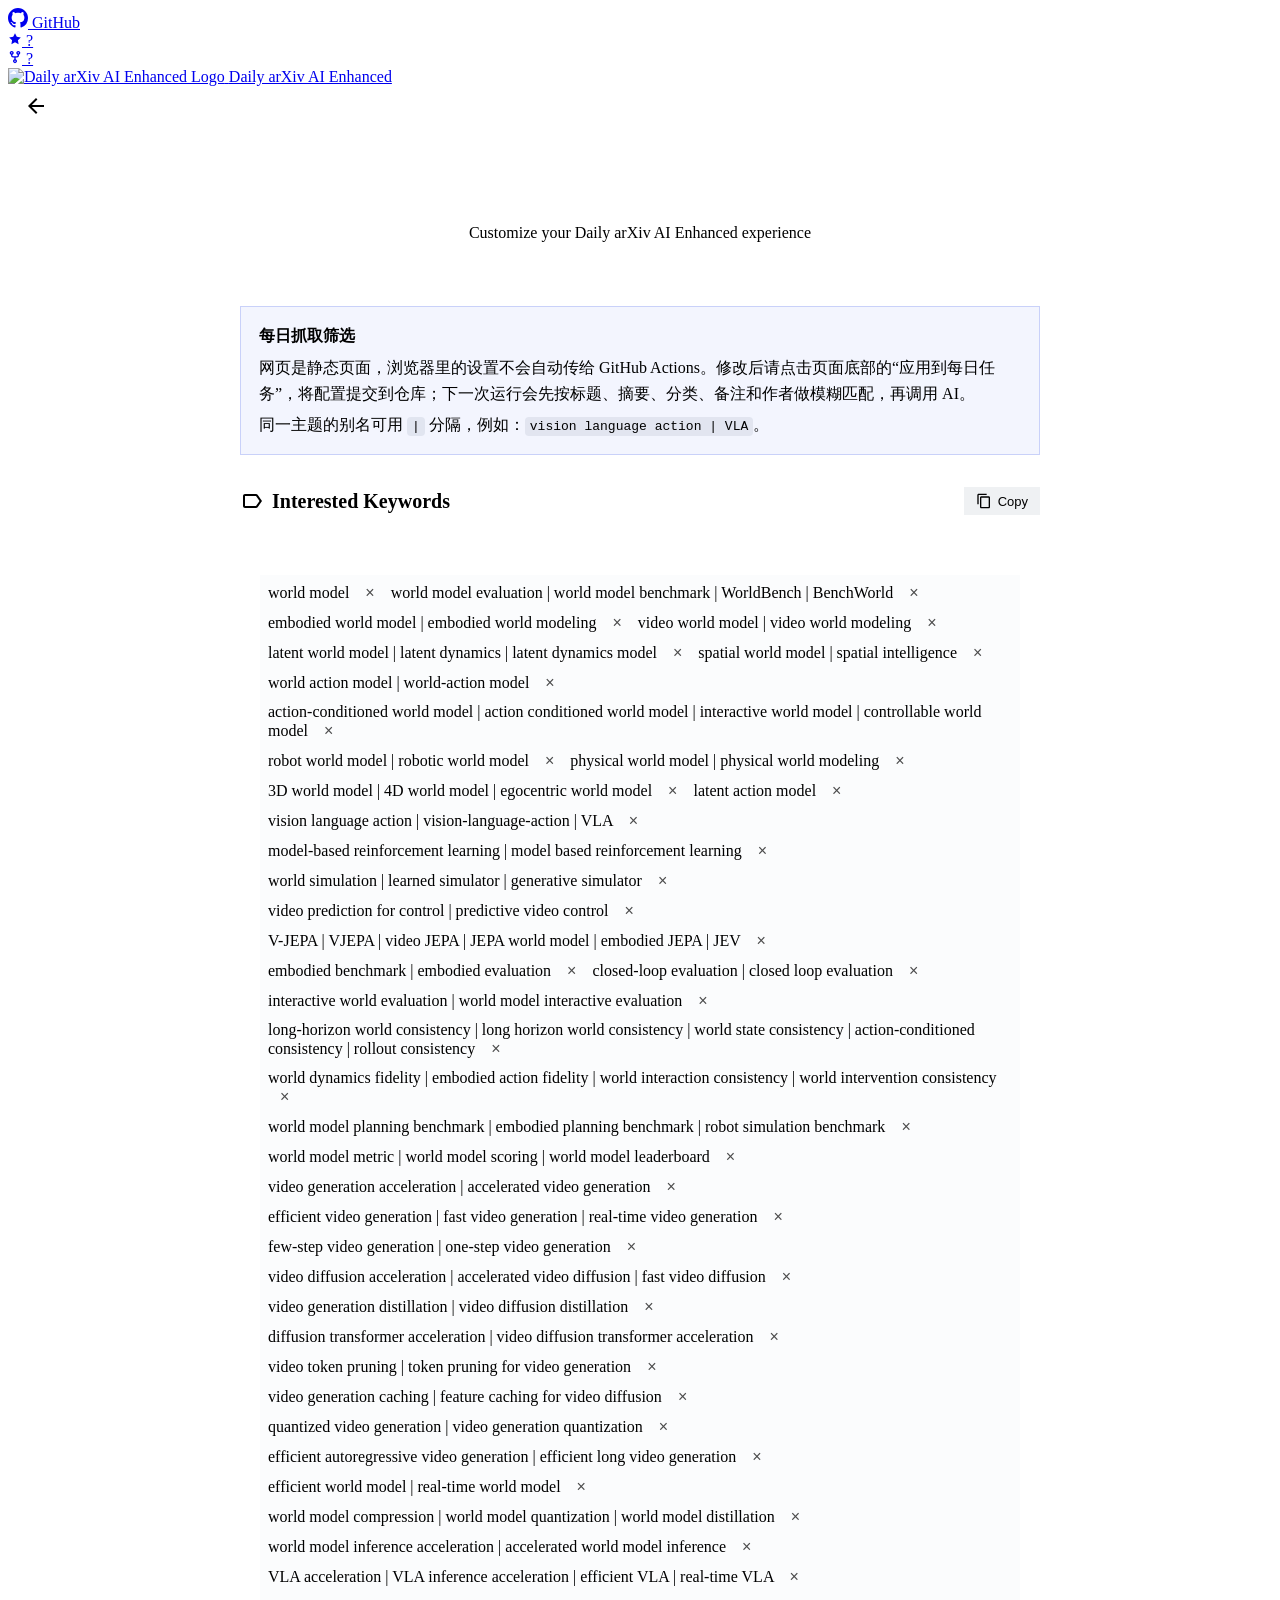
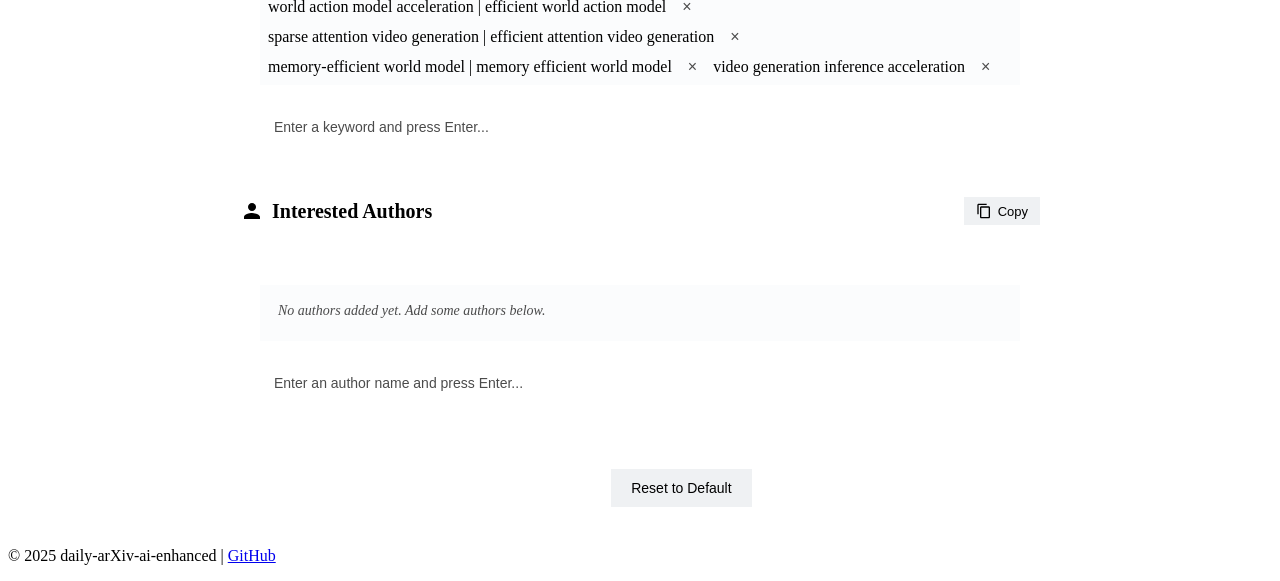
==== settings.html @ c5300b6f "feat: filter arXiv papers by research interests before AI" ====
<!DOCTYPE html>
<html lang="zh-CN">
<head>
    <meta charset="UTF-8">
    <meta name="viewport" content="width=device-width, initial-scale=1.0">
    <meta name="description" content="daily arxiv ai-enhanced settings">
    <title>Settings - Daily arXiv AI Enhanced</title>
    <link rel="icon" type="image/png" href="assets/logo2-removebg-preview.png">
    <link rel="shortcut icon" type="image/png" href="assets/logo2-removebg-preview.png">
    <link rel="stylesheet" href="css/styles.css">
    <link rel="stylesheet" href="css/settings.css">
    <link rel="stylesheet" href="https://fonts.googleapis.com/css2?family=Inter:wght@300;400;500;600;700&display=swap">

    <!-- Authentication Scripts -->
    <script src="js/auth-config.js"></script>
    <script src="js/auth.js"></script>
    <script>
        // Check authentication on page load
        Auth.requireAuth();

        // Show logout button only if password protection is enabled
        document.addEventListener('DOMContentLoaded', function() {
            const logoutButton = document.getElementById('logoutButton');
            if (logoutButton && Auth.isPasswordEnabled()) {
                logoutButton.style.display = '';
            }
        });
    </script>
</head>
<body>
    <div class="app-container">
        <header>
            <div class="header-content">
                <div class="header-left">
                    <a href="https://github.com/dw-dengwei/daily-arXiv-ai-enhanced" target="_blank" class="github-button">
                        <svg height="20" width="20" viewBox="0 0 16 16" fill="currentColor" xmlns="http://www.w3.org/2000/svg">
                            <path fill-rule="evenodd" d="M8 0C3.58 0 0 3.58 0 8c0 3.54 2.29 6.53 5.47 7.59.4.07.55-.17.55-.38 0-.19-.01-.82-.01-1.49-2.01.37-2.53-.49-2.69-.94-.09-.23-.48-.94-.82-1.13-.28-.15-.68-.52-.01-.53.63-.01 1.08.58 1.23.82.72 1.21 1.87.87 2.33.66.07-.52.28-.87.51-1.07-1.78-.2-3.64-.89-3.64-3.95 0-.87.31-1.59.82-2.15-.08-.2-.36-1.02.08-2.12 0 0 .67-.21 2.2.82.64-.18 1.32-.27 2-.27.68 0 1.36.09 2 .27 1.53-1.04 2.2-.82 2.2-.82.44 1.1.16 1.92.08 2.12.51.56.82 1.27.82 2.15 0 3.07-1.87 3.75-3.65 3.95.29.25.54.73.54 1.48 0 1.07-.01 1.93-.01 2.2 0 .21.15.46.55.38A8.013 8.013 0 0016 8c0-4.42-3.58-8-8-8z"></path>
                        </svg>
                        <span class="github-text">GitHub</span>
                        <div class="github-stats">
                            <div class="star-badge">
                                <svg width="14" height="14" viewBox="0 0 24 24" fill="currentColor">
                                    <path d="M12 2l3.09 6.26L22 9.27l-5 4.87 1.18 6.88L12 17.77l-6.18 3.25L7 14.14 2 9.27l6.91-1.01L12 2z"/>
                                </svg>
                                <span class="star-count" id="starCount">-</span>
                            </div>
                            <div class="fork-badge">
                                <svg width="14" height="14" viewBox="0 0 16 16" fill="currentColor">
                                    <path d="M5 5.372v.878c0 .414.336.75.75.75h4.5a.75.75 0 0 0 .75-.75v-.878a2.25 2.25 0 1 1 1.5 0v.878a2.25 2.25 0 0 1-2.25 2.25h-1.5v2.128a2.251 2.251 0 1 1-1.5 0V8.5h-1.5A2.25 2.25 0 0 1 3.5 6.25v-.878a2.25 2.25 0 1 1 1.5 0ZM5 3.25a.75.75 0 1 0-1.5 0 .75.75 0 0 0 1.5 0Zm6.75.75a.75.75 0 1 0 0-1.5.75.75 0 0 0 0 1.5Zm-3 8.75a.75.75 0 1 0-1.5 0 .75.75 0 0 0 1.5 0Z"/>
                                </svg>
                                <span class="fork-count" id="forkCount">-</span>
                            </div>
                        </div>
                    </a>
                </div>
                
                <div class="header-center">
                    <a href="index.html" class="site-logo">
                        <img src="assets/logo2-removebg-preview.png" alt="Daily arXiv AI Enhanced Logo" class="logo-image">
                        <span class="site-title">Daily arXiv AI Enhanced</span>
                    </a>
                </div>
                
                <div class="header-controls">
                    <a href="index.html" class="back-button">
                        <svg width="24" height="24" viewBox="0 0 24 24" fill="none" xmlns="http://www.w3.org/2000/svg">
                            <path d="M20 11H7.83L13.42 5.41L12 4L4 12L12 20L13.41 18.59L7.83 13H20V11Z" fill="currentColor"/>
                        </svg>
                    </a>
                    <button id="logoutButton" onclick="Auth.logout()" class="icon-button" title="Logout" style="border: none; background: transparent; cursor: pointer; color: #e74c3c; display: none;">
                        <svg width="24" height="24" viewBox="0 0 24 24" fill="none" xmlns="http://www.w3.org/2000/svg">
                            <path d="M17 7L15.59 8.41L18.17 11H8V13H18.17L15.59 15.59L17 17L22 12L17 7ZM4 5H12V3H4C2.9 3 2 3.9 2 5V19C2 20.1 2.9 21 4 21H12V19H4V5Z" fill="currentColor"/>
                        </svg>
                    </button>
                </div>
            </div>
        </header>

        <main class="settings-page">
            <div class="settings-container">
                <div class="settings-header">
                    <h1>Settings</h1>
                    <p>Customize your Daily arXiv AI Enhanced experience</p>
                </div>

                <div class="settings-content">
                    <div class="crawler-sync-note">
                        <strong>每日抓取筛选</strong>
                        <p>网页是静态页面，浏览器里的设置不会自动传给 GitHub Actions。修改后请点击页面底部的“应用到每日任务”，将配置提交到仓库；下一次运行会先按标题、摘要、分类、备注和作者做模糊匹配，再调用 AI。</p>
                        <p>同一主题的别名可用 <code>|</code> 分隔，例如：<code>vision language action | VLA</code>。</p>
                    </div>
                    <div class="settings-section">
                        <div class="keyword-section-title">
                            <div class="keyword-section-title-left">
                                <svg width="24" height="24" viewBox="0 0 24 24" fill="none" xmlns="http://www.w3.org/2000/svg">
                                    <path d="M17.63 5.84C17.27 5.33 16.67 5 16 5L5 5.01C3.9 5.01 3 5.9 3 7V17C3 18.1 3.9 18.99 5 18.99L16 19C16.67 19 17.27 18.67 17.63 18.16L22 12L17.63 5.84ZM16 17H5V7H16L19.55 12L16 17Z" fill="currentColor"/>
                                </svg>
                                Interested Keywords
                            </div>
                            <button id="copyKeywords" class="copy-button" title="Copy keywords to clipboard">
                                <svg width="18" height="18" viewBox="0 0 24 24" fill="none" xmlns="http://www.w3.org/2000/svg">
                                    <path d="M16 1H4c-1.1 0-2 .9-2 2v14h2V3h12V1zm3 4H8c-1.1 0-2 .9-2 2v14c0 1.1.9 2 2 2h11c1.1 0 2-.9 2-2V7c0-1.1-.9-2-2-2zm0 16H8V7h11v14z" fill="currentColor"/>
                                </svg>
                                Copy
                            </button>
                        </div>
                        <div class="settings-card">
                            <div class="settings-item">
                                <div class="tag-selector">
                                    <div class="selected-tags" id="selectedKeywords">
                                        <div class="empty-tag-message" id="emptyTagMessage">No keywords added yet. Add some keywords below.</div>
                                    </div>
                                    <div class="tag-input-container">
                                        <input type="text" id="keywordInput" class="settings-input" placeholder="Enter a keyword and press Enter...">
                                        <button id="addKeyword" class="add-tag-button">Add</button>
                                    </div>
                                </div>
                            </div>
                        </div>
                    </div>

                    <div class="settings-section">
                        <div class="keyword-section-title">
                            <div class="keyword-section-title-left">
                                <svg width="24" height="24" viewBox="0 0 24 24" fill="none" xmlns="http://www.w3.org/2000/svg">
                                    <path d="M12 12c2.21 0 4-1.79 4-4s-1.79-4-4-4-4 1.79-4 4 1.79 4 4 4zm0 2c-2.67 0-8 1.34-8 4v2h16v-2c0-2.66-5.33-4-8-4z" fill="currentColor"/>
                                </svg>
                                Interested Authors
                            </div>
                            <button id="copyAuthors" class="copy-button" title="Copy authors to clipboard">
                                <svg width="18" height="18" viewBox="0 0 24 24" fill="none" xmlns="http://www.w3.org/2000/svg">
                                    <path d="M16 1H4c-1.1 0-2 .9-2 2v14h2V3h12V1zm3 4H8c-1.1 0-2 .9-2 2v14c0 1.1.9 2 2 2h11c1.1 0 2-.9 2-2V7c0-1.1-.9-2-2-2zm0 16H8V7h11v14z" fill="currentColor"/>
                                </svg>
                                Copy
                            </button>
                        </div>
                        <div class="settings-card">
                            <div class="settings-item">
                                <div class="tag-selector">
                                    <div class="selected-tags" id="selectedAuthors">
                                        <div class="empty-tag-message" id="emptyAuthorMessage">No authors added yet. Add some authors below.</div>
                                    </div>
                                    <div class="tag-input-container">
                                        <input type="text" id="authorInput" class="settings-input" placeholder="Enter an author name and press Enter...">
                                        <button id="addAuthor" class="add-tag-button">Add</button>
                                    </div>
                                </div>
                            </div>
                        </div>
                    </div>
                </div>

                <div class="settings-actions">
                    <button id="resetSettings" class="button">Reset to Default</button>
                    <button id="saveSettings" class="button primary">Save Settings</button>
                    <button id="syncCrawlerSettings" class="button primary">应用到每日任务</button>
                </div>
            </div>
        </main>
        
        <footer>
            <div class="footer-content">
                <p>&copy; 2025 daily-arXiv-ai-enhanced | <a href="https://github.com/dw-dengwei/daily-arXiv-ai-enhanced" target="_blank">GitHub</a></p>
            </div>
        </footer>
    </div>

    <script src="js/data-config.js"></script>
    <script src="js/settings.js"></script>
</body>
</html>
---- css/settings.css ----
/* 设置页面专用样式 */
.settings-page {
  padding: 24px;
  max-width: 800px;
  margin: 0 auto;
}

.settings-container {
  display: flex;
  flex-direction: column;
  gap: 24px;
}

.settings-header {
  text-align: center;
  margin-bottom: 24px;
}

.settings-header h1 {
  font-size: 32px;
  font-weight: 700;
  margin-bottom: 8px;
  background: var(--gradient-primary);
  -webkit-background-clip: text;
  -webkit-text-fill-color: transparent;
  background-clip: text;
}

.settings-header p {
  color: var(--text-secondary);
  font-size: 16px;
}

.settings-content {
  display: flex;
  flex-direction: column;
  gap: 32px;
}

.crawler-sync-note {
  padding: 16px 18px;
  border: 1px solid rgba(102, 126, 234, 0.3);
  border-radius: var(--radius-md);
  background: rgba(102, 126, 234, 0.08);
  color: var(--text-color);
  line-height: 1.6;
}

.crawler-sync-note p {
  margin: 6px 0 0;
  color: var(--text-secondary);
}

.crawler-sync-note code {
  padding: 2px 5px;
  border-radius: 4px;
  background: rgba(100, 116, 139, 0.12);
}

.settings-section {
  display: flex;
  flex-direction: column;
  gap: 16px;
}

.settings-section h2 {
  font-size: 20px;
  font-weight: 600;
  color: var(--text-color);
  margin-bottom: 8px;
  padding-bottom: 8px;
  border-bottom: 1px solid var(--border-color);
}

.settings-card {
  background-color: var(--card-bg-color);
  border-radius: var(--radius-md);
  padding: 20px;
  box-shadow: var(--shadow-sm);
  border: 1px solid var(--border-color);
}

.settings-item {
  margin-bottom: 20px;
  display: flex;
  align-items: center;
  justify-content: space-between;
}

.settings-item:last-child {
  margin-bottom: 0;
}

.settings-item label {
  font-size: 15px;
  font-weight: 500;
  color: var(--text-secondary);
}

.back-button {
  display: flex;
  align-items: center;
  gap: 8px;
  padding: 8px 16px;
  border-radius: var(--radius-sm);
  color: var(--text-color);
  font-size: 14px;
  font-weight: 500;
  transition: var(--transition);
  text-decoration: none !important;
}

.back-button:hover {
  background-color: var(--background-hover);
  text-decoration: none !important;
}

.back-button svg {
  color: var(--primary-color);
}

.tag-selector {
  display: flex;
  flex-direction: column;
  gap: 12px;
  width: 100%;
}

.selected-tags {
  display: flex;
  flex-wrap: wrap;
  gap: 10px;
  margin-bottom: 12px;
  min-height: 40px;
  padding: 8px;
  background-color: rgba(248, 250, 252, 0.5);
  border-radius: var(--radius-md);
  border: 1px dashed var(--border-color);
}

.selected-tags .category-tag {
  display: inline-flex;
  align-items: center;
  background: linear-gradient(135deg, rgba(102, 126, 234, 0.1) 0%, rgba(118, 75, 162, 0.1) 100%);
  color: var(--primary-color);
  border-radius: 16px;
  padding: 6px 14px;
  font-size: 14px;
  font-weight: 500;
  cursor: pointer;
  transition: all 0.2s ease;
  box-shadow: 0 1px 2px rgba(0, 0, 0, 0.05);
  border: 1px solid rgba(102, 126, 234, 0.2);
}

.selected-tags .category-tag:hover {
  background: linear-gradient(135deg, rgba(102, 126, 234, 0.15) 0%, rgba(118, 75, 162, 0.15) 100%);
  transform: translateY(-1px);
  box-shadow: 0 2px 4px rgba(0, 0, 0, 0.1);
}

.remove-tag {
  background: none;
  border: none;
  color: var(--primary-color);
  font-size: 16px;
  margin-left: 6px;
  cursor: pointer;
  display: inline-flex;
  align-items: center;
  justify-content: center;
  transition: all 0.2s ease;
  opacity: 0.7;
}

.remove-tag:hover {
  color: #ef4444;
  opacity: 1;
  transform: scale(1.1);
}

.tag-input-container {
  display: flex;
  gap: 8px;
  position: relative;
}

.settings-input {
  padding: 10px 14px;
  border-radius: var(--radius-md);
  border: 1px solid var(--border-color);
  background-color: var(--input-bg-color, #fff);
  color: var(--text-color);
  font-size: 14px;
  transition: all 0.2s ease;
  width: 100%;
  outline: none;
}

.settings-input:focus {
  border-color: var(--primary-color);
  box-shadow: 0 0 0 2px rgba(102, 126, 234, 0.2);
}

.settings-input::placeholder {
  color: var(--text-secondary);
  opacity: 0.7;
}

.add-tag-button {
  background: linear-gradient(135deg, var(--primary-color) 0%, var(--secondary-color, #764ba2) 100%);
  color: white;
  border: none;
  border-radius: var(--radius-md);
  padding: 10px 16px;
  font-size: 14px;
  font-weight: 500;
  cursor: pointer;
  transition: all 0.2s ease;
  min-width: 80px;
  display: flex;
  align-items: center;
  justify-content: center;
}

.add-tag-button:hover {
  transform: translateY(-1px);
  box-shadow: 0 4px 8px rgba(0, 0, 0, 0.1);
}

.add-tag-button:active {
  transform: translateY(1px);
  box-shadow: 0 2px 4px rgba(0, 0, 0, 0.1);
}

.keyword-section-title {
  display: flex;
  align-items: center;
  justify-content: space-between;
  margin-bottom: 16px;
  padding-bottom: 8px;
  border-bottom: 1px solid var(--border-color);
}

.keyword-section-title-left {
  display: flex;
  align-items: center;
  gap: 8px;
  font-size: 20px;
  font-weight: 600;
  color: var(--text-color);
}

.keyword-section-title svg {
  width: 24px;
  height: 24px;
  color: var(--primary-color);
  flex-shrink: 0;
}

.copy-button {
  display: flex;
  align-items: center;
  gap: 6px;
  padding: 6px 12px;
  border-radius: var(--radius-sm);
  background-color: rgba(100, 116, 139, 0.1);
  color: var(--text-secondary);
  border: 1px solid var(--border-color);
  font-size: 13px;
  font-weight: 500;
  cursor: pointer;
  transition: all 0.2s ease;
}

.copy-button:hover {
  background-color: var(--primary-color);
  color: white;
  border-color: var(--primary-color);
  transform: translateY(-1px);
}

.copy-button:active {
  transform: translateY(1px);
}

.copy-button svg {
  width: 16px;
  height: 16px;
  color: inherit;
}

.empty-tag-message {
  color: var(--text-secondary);
  font-size: 14px;
  font-style: italic;
  text-align: center;
  padding: 10px;
  opacity: 0.7;
}

/* 标签动画效果 */
.tag-appear {
  animation: tagAppear 0.3s ease;
}

.tag-disappear {
  animation: tagDisappear 0.3s ease forwards;
}

.tag-highlight {
  animation: tagHighlight 1s ease;
}

@keyframes tagAppear {
  0% {
    opacity: 0;
    transform: translateY(10px);
  }
  100% {
    opacity: 1;
    transform: translateY(0);
  }
}

@keyframes tagDisappear {
  0% {
    opacity: 1;
    transform: scale(1);
  }
  100% {
    opacity: 0;
    transform: scale(0.8);
  }
}

@keyframes tagHighlight {
  0% {
    box-shadow: 0 0 0 2px rgba(102, 126, 234, 0.1);
  }
  50% {
    box-shadow: 0 0 0 4px rgba(102, 126, 234, 0.4);
  }
  100% {
    box-shadow: 0 0 0 2px rgba(102, 126, 234, 0.1);
  }
}

/* 覆盖默认按钮样式 */
.settings-actions {
  display: flex;
  justify-content: flex-end;
  gap: 12px;
  margin-top: 24px;
}

.settings-actions button {
  padding: 10px 20px;
  border-radius: var(--radius-md);
  font-size: 14px;
  font-weight: 500;
  cursor: pointer;
  transition: all 0.2s ease;
  border: none;
}

.settings-actions button.primary {
  background: linear-gradient(135deg, var(--primary-color) 0%, var(--secondary-color, #764ba2) 100%);
  color: white;
}

.settings-actions button:not(.primary) {
  background-color: rgba(100, 116, 139, 0.1);
  color: var(--text-color);
}

.settings-actions button:hover {
  transform: translateY(-1px);
  box-shadow: 0 4px 8px rgba(0, 0, 0, 0.1);
}

.settings-actions button:active {
  transform: translateY(1px);
  box-shadow: 0 2px 4px rgba(0, 0, 0, 0.1);
}

/* 响应式设计 */
@media (max-width: 768px) {
  .settings-page {
    padding: 16px;
  }
  
  .settings-item {
    flex-direction: column;
    align-items: flex-start;
    gap: 8px;
  }
  
  .settings-input, 
  .tag-selector,
  .range-selector {
    width: 100%;
  }
  
  .settings-actions {
    flex-direction: column-reverse;
    gap: 12px;
  }
  
  .settings-actions button {
    width: 100%;
  }
}
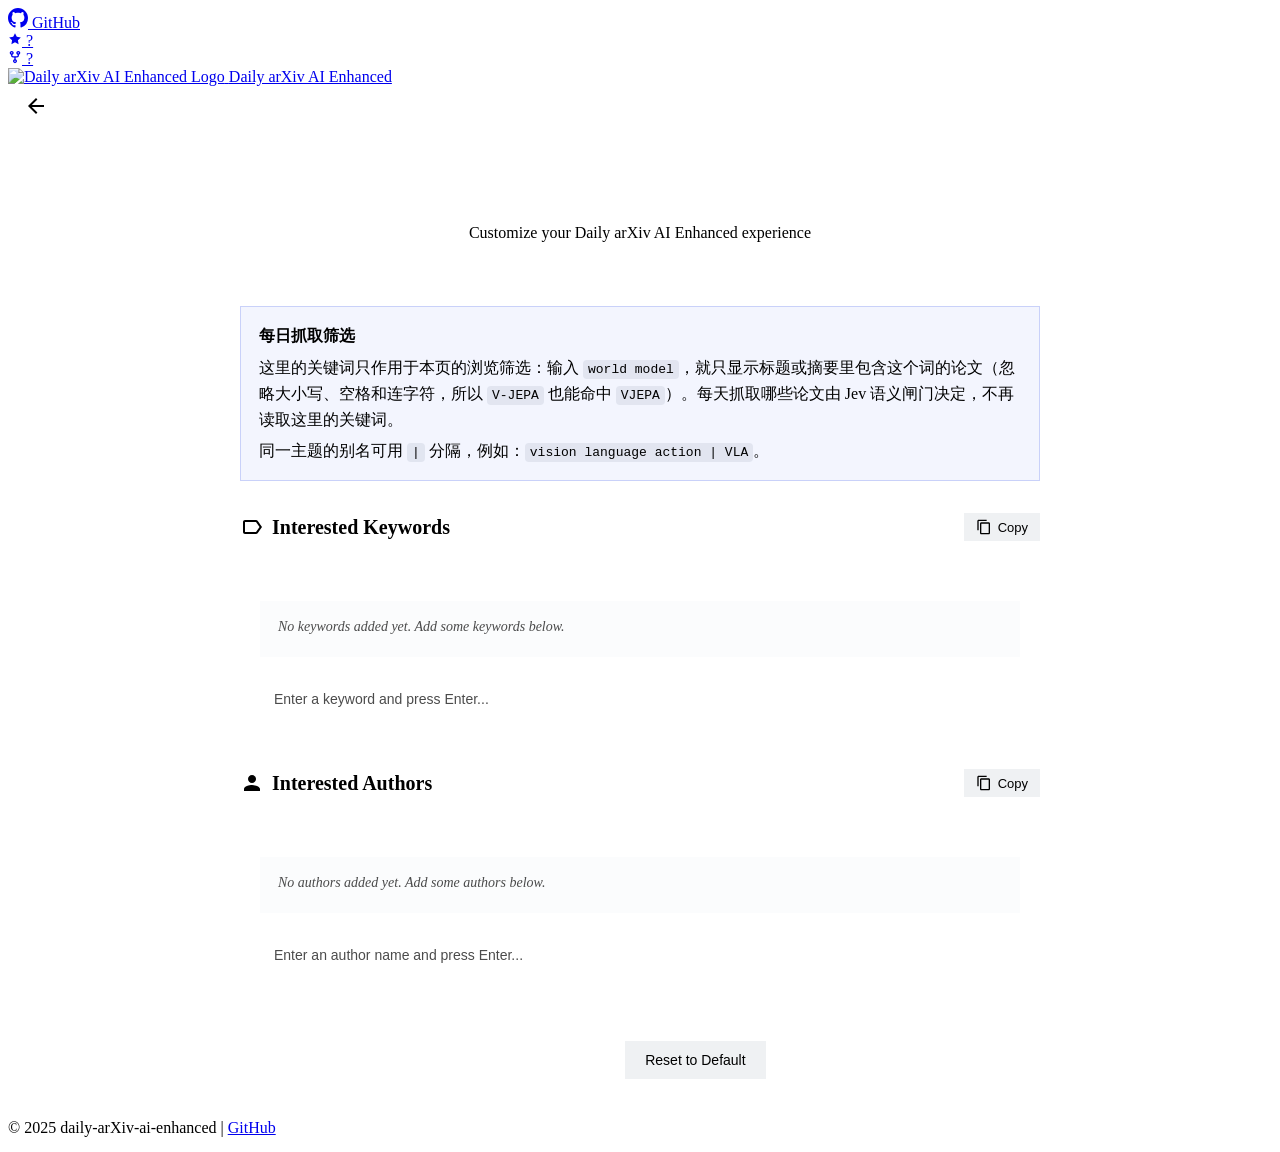
==== commit 5651e787: "feat(pipeline): gate papers with the Jev semantic screen instead of keywords (settings.html)" ====
--- a/settings.html
+++ b/settings.html
@@ -86,7 +86,7 @@
                 <div class="settings-content">
                     <div class="crawler-sync-note">
                         <strong>每日抓取筛选</strong>
-                        <p>网页是静态页面，浏览器里的设置不会自动传给 GitHub Actions。修改后请点击页面底部的“应用到每日任务”，将配置提交到仓库；下一次运行会先按标题、摘要、分类、备注和作者做模糊匹配，再调用 AI。</p>
+                        <p>这里的关键词只作用于本页的浏览筛选：输入 <code>world model</code>，就只显示标题或摘要里包含这个词的论文（忽略大小写、空格和连字符，所以 <code>V-JEPA</code> 也能命中 <code>VJEPA</code>）。每天抓取哪些论文由 Jev 语义闸门决定，不再读取这里的关键词。</p>
                         <p>同一主题的别名可用 <code>|</code> 分隔，例如：<code>vision language action | VLA</code>。</p>
                     </div>
                     <div class="settings-section">
@@ -153,7 +153,7 @@
                 <div class="settings-actions">
                     <button id="resetSettings" class="button">Reset to Default</button>
                     <button id="saveSettings" class="button primary">Save Settings</button>
-                    <button id="syncCrawlerSettings" class="button primary">应用到每日任务</button>
+                    <button id="syncCrawlerSettings" class="button primary">保存筛选设置</button>
                 </div>
             </div>
         </main>
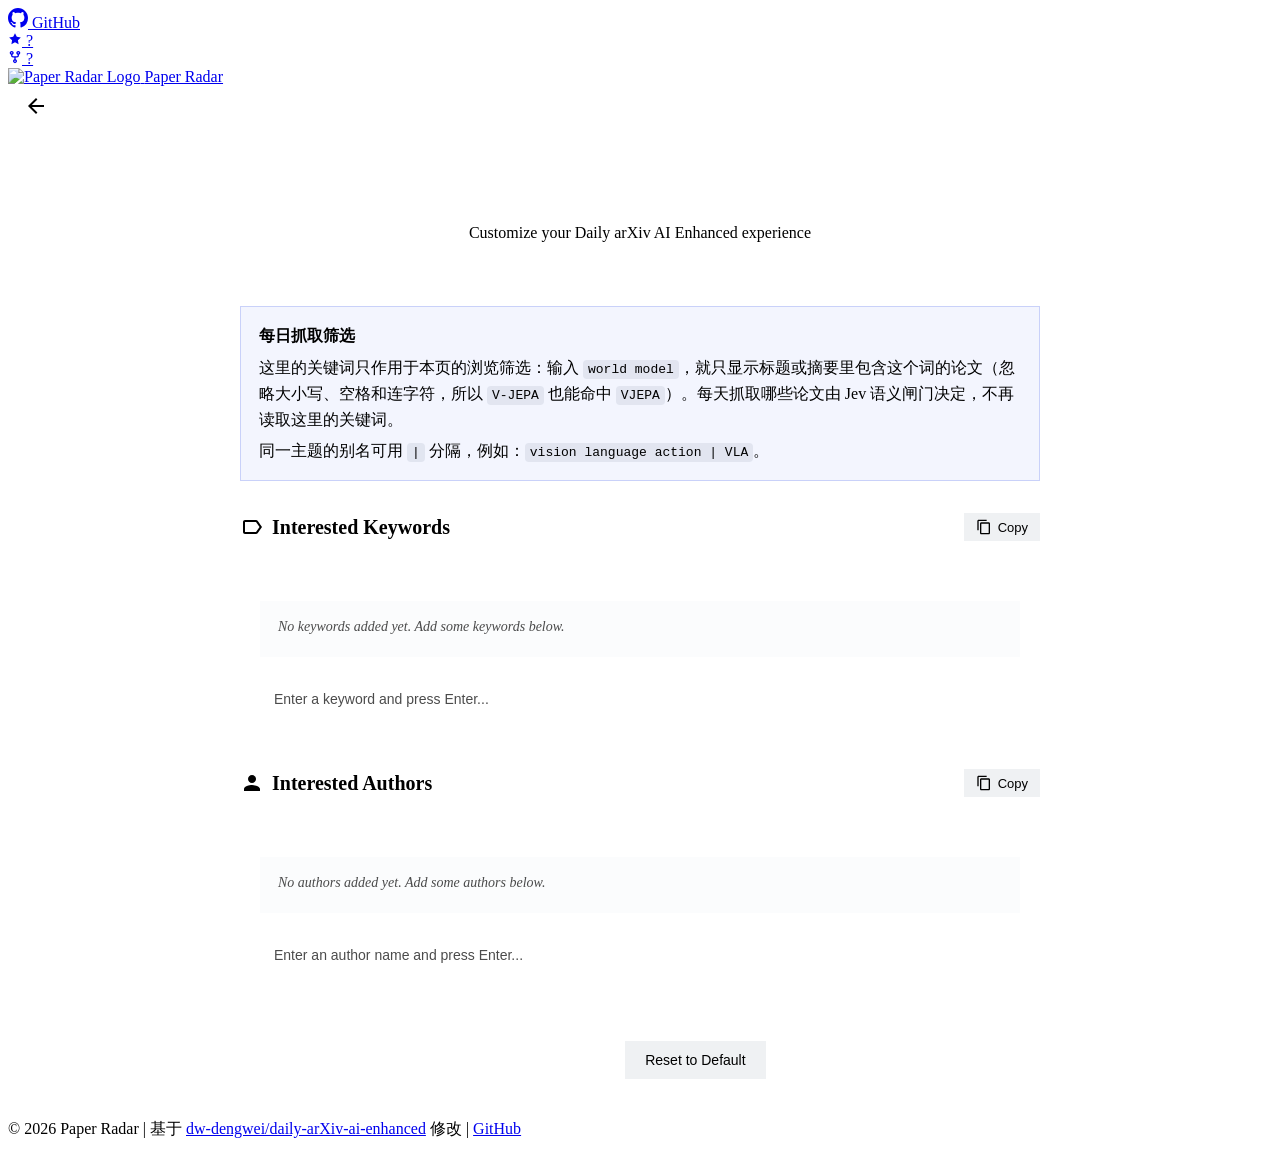
==== commit a9e704e6: "chore(web): rename site title to Paper Radar (settings.html)" ====
--- a/settings.html
+++ b/settings.html
@@ -4,7 +4,7 @@
     <meta charset="UTF-8">
     <meta name="viewport" content="width=device-width, initial-scale=1.0">
     <meta name="description" content="daily arxiv ai-enhanced settings">
-    <title>Settings - Daily arXiv AI Enhanced</title>
+    <title>Settings · Paper Radar</title>
     <link rel="icon" type="image/png" href="assets/logo2-removebg-preview.png">
     <link rel="shortcut icon" type="image/png" href="assets/logo2-removebg-preview.png">
     <link rel="stylesheet" href="css/styles.css">
@@ -32,7 +32,7 @@
         <header>
             <div class="header-content">
                 <div class="header-left">
-                    <a href="https://github.com/dw-dengwei/daily-arXiv-ai-enhanced" target="_blank" class="github-button">
+                    <a href="https://github.com/lai1z/Paper-Radar" target="_blank" class="github-button">
                         <svg height="20" width="20" viewBox="0 0 16 16" fill="currentColor" xmlns="http://www.w3.org/2000/svg">
                             <path fill-rule="evenodd" d="M8 0C3.58 0 0 3.58 0 8c0 3.54 2.29 6.53 5.47 7.59.4.07.55-.17.55-.38 0-.19-.01-.82-.01-1.49-2.01.37-2.53-.49-2.69-.94-.09-.23-.48-.94-.82-1.13-.28-.15-.68-.52-.01-.53.63-.01 1.08.58 1.23.82.72 1.21 1.87.87 2.33.66.07-.52.28-.87.51-1.07-1.78-.2-3.64-.89-3.64-3.95 0-.87.31-1.59.82-2.15-.08-.2-.36-1.02.08-2.12 0 0 .67-.21 2.2.82.64-.18 1.32-.27 2-.27.68 0 1.36.09 2 .27 1.53-1.04 2.2-.82 2.2-.82.44 1.1.16 1.92.08 2.12.51.56.82 1.27.82 2.15 0 3.07-1.87 3.75-3.65 3.95.29.25.54.73.54 1.48 0 1.07-.01 1.93-.01 2.2 0 .21.15.46.55.38A8.013 8.013 0 0016 8c0-4.42-3.58-8-8-8z"></path>
                         </svg>
@@ -56,8 +56,8 @@
                 
                 <div class="header-center">
                     <a href="index.html" class="site-logo">
-                        <img src="assets/logo2-removebg-preview.png" alt="Daily arXiv AI Enhanced Logo" class="logo-image">
-                        <span class="site-title">Daily arXiv AI Enhanced</span>
+                        <img src="assets/logo2-removebg-preview.png" alt="Paper Radar Logo" class="logo-image">
+                        <span class="site-title">Paper Radar</span>
                     </a>
                 </div>
                 
@@ -160,7 +160,7 @@
         
         <footer>
             <div class="footer-content">
-                <p>&copy; 2025 daily-arXiv-ai-enhanced | <a href="https://github.com/dw-dengwei/daily-arXiv-ai-enhanced" target="_blank">GitHub</a></p>
+                <p>&copy; 2026 Paper Radar | 基于 <a href="https://github.com/dw-dengwei/daily-arXiv-ai-enhanced" target="_blank">dw-dengwei/daily-arXiv-ai-enhanced</a> 修改 | <a href="https://github.com/lai1z/Paper-Radar" target="_blank">GitHub</a></p>
             </div>
         </footer>
     </div>
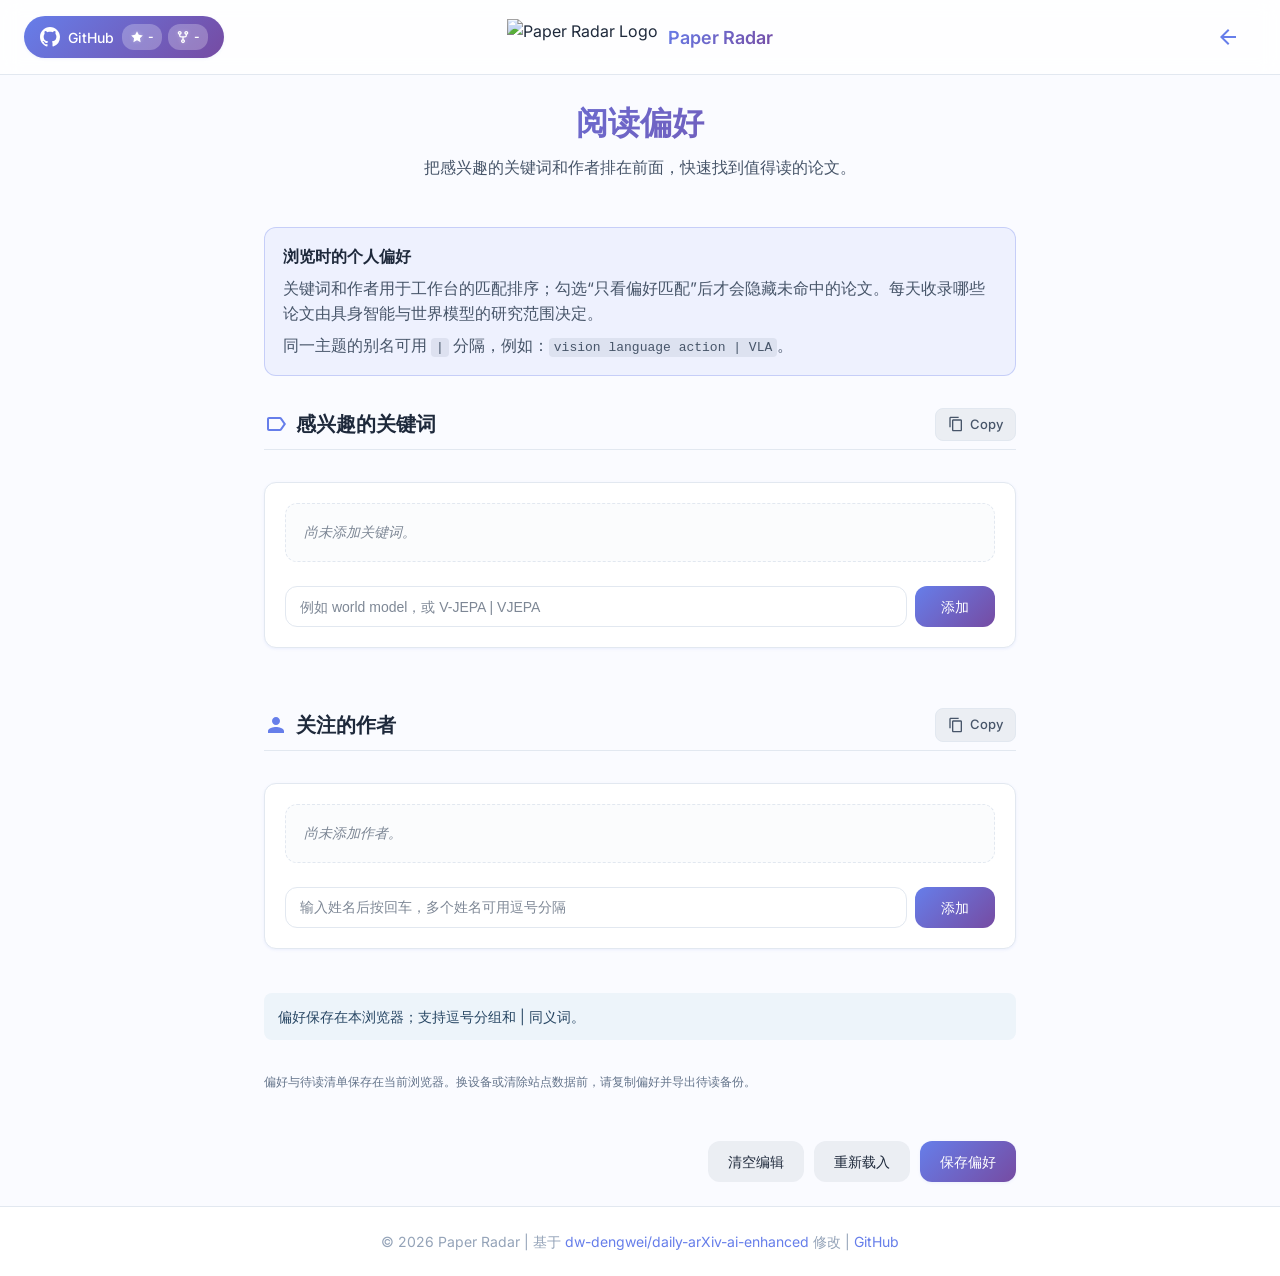
==== commit 831eb9c9: "fix: recover interrupted publication and make reading state resilient" ====
--- a/settings.html
+++ b/settings.html
@@ -4,11 +4,11 @@
     <meta charset="UTF-8">
     <meta name="viewport" content="width=device-width, initial-scale=1.0">
     <meta name="description" content="daily arxiv ai-enhanced settings">
-    <title>Settings · Paper Radar</title>
+    <title>阅读偏好 · Paper Radar</title>
     <link rel="icon" type="image/png" href="assets/logo2-removebg-preview.png">
     <link rel="shortcut icon" type="image/png" href="assets/logo2-removebg-preview.png">
     <link rel="stylesheet" href="css/styles.css">
-    <link rel="stylesheet" href="css/settings.css">
+    <link rel="stylesheet" href="css/settings.css?v=20261104-reliability">
     <link rel="stylesheet" href="https://fonts.googleapis.com/css2?family=Inter:wght@300;400;500;600;700&display=swap">
 
     <!-- Authentication Scripts -->
@@ -79,14 +79,14 @@
         <main class="settings-page">
             <div class="settings-container">
                 <div class="settings-header">
-                    <h1>Settings</h1>
-                    <p>Customize your Daily arXiv AI Enhanced experience</p>
+                    <h1>阅读偏好</h1>
+                    <p>把感兴趣的关键词和作者排在前面，快速找到值得读的论文。</p>
                 </div>
 
                 <div class="settings-content">
                     <div class="crawler-sync-note">
-                        <strong>每日抓取筛选</strong>
-                        <p>这里的关键词只作用于本页的浏览筛选：输入 <code>world model</code>，就只显示标题或摘要里包含这个词的论文（忽略大小写、空格和连字符，所以 <code>V-JEPA</code> 也能命中 <code>VJEPA</code>）。每天抓取哪些论文由 Jev 语义闸门决定，不再读取这里的关键词。</p>
+                        <strong>浏览时的个人偏好</strong>
+                        <p>关键词和作者用于工作台的匹配排序；勾选“只看偏好匹配”后才会隐藏未命中的论文。每天收录哪些论文由具身智能与世界模型的研究范围决定。</p>
                         <p>同一主题的别名可用 <code>|</code> 分隔，例如：<code>vision language action | VLA</code>。</p>
                     </div>
                     <div class="settings-section">
@@ -95,7 +95,7 @@
                                 <svg width="24" height="24" viewBox="0 0 24 24" fill="none" xmlns="http://www.w3.org/2000/svg">
                                     <path d="M17.63 5.84C17.27 5.33 16.67 5 16 5L5 5.01C3.9 5.01 3 5.9 3 7V17C3 18.1 3.9 18.99 5 18.99L16 19C16.67 19 17.27 18.67 17.63 18.16L22 12L17.63 5.84ZM16 17H5V7H16L19.55 12L16 17Z" fill="currentColor"/>
                                 </svg>
-                                Interested Keywords
+                                感兴趣的关键词
                             </div>
                             <button id="copyKeywords" class="copy-button" title="Copy keywords to clipboard">
                                 <svg width="18" height="18" viewBox="0 0 24 24" fill="none" xmlns="http://www.w3.org/2000/svg">
@@ -111,8 +111,8 @@
                                         <div class="empty-tag-message" id="emptyTagMessage">No keywords added yet. Add some keywords below.</div>
                                     </div>
                                     <div class="tag-input-container">
-                                        <input type="text" id="keywordInput" class="settings-input" placeholder="Enter a keyword and press Enter...">
-                                        <button id="addKeyword" class="add-tag-button">Add</button>
+                                        <input type="text" id="keywordInput" class="settings-input" aria-label="关键词" placeholder="例如 world model，或 V-JEPA | VJEPA">
+                                        <button id="addKeyword" class="add-tag-button">添加</button>
                                     </div>
                                 </div>
                             </div>
@@ -125,7 +125,7 @@
                                 <svg width="24" height="24" viewBox="0 0 24 24" fill="none" xmlns="http://www.w3.org/2000/svg">
                                     <path d="M12 12c2.21 0 4-1.79 4-4s-1.79-4-4-4-4 1.79-4 4 1.79 4 4 4zm0 2c-2.67 0-8 1.34-8 4v2h16v-2c0-2.66-5.33-4-8-4z" fill="currentColor"/>
                                 </svg>
-                                Interested Authors
+                                关注的作者
                             </div>
                             <button id="copyAuthors" class="copy-button" title="Copy authors to clipboard">
                                 <svg width="18" height="18" viewBox="0 0 24 24" fill="none" xmlns="http://www.w3.org/2000/svg">
@@ -141,8 +141,8 @@
                                         <div class="empty-tag-message" id="emptyAuthorMessage">No authors added yet. Add some authors below.</div>
                                     </div>
                                     <div class="tag-input-container">
-                                        <input type="text" id="authorInput" class="settings-input" placeholder="Enter an author name and press Enter...">
-                                        <button id="addAuthor" class="add-tag-button">Add</button>
+                                        <input type="text" id="authorInput" class="settings-input" aria-label="作者姓名" placeholder="输入姓名后按回车，多个姓名可用逗号分隔">
+                                        <button id="addAuthor" class="add-tag-button">添加</button>
                                     </div>
                                 </div>
                             </div>
@@ -150,10 +150,12 @@
                     </div>
                 </div>
 
+                <p id="preferencesStatus" role="status" aria-live="polite"></p>
+                <p class="preferences-local-note">偏好与待读清单保存在当前浏览器。换设备或清除站点数据前，请复制偏好并导出待读备份。</p>
                 <div class="settings-actions">
-                    <button id="resetSettings" class="button">Reset to Default</button>
-                    <button id="saveSettings" class="button primary">Save Settings</button>
-                    <button id="syncCrawlerSettings" class="button primary">保存筛选设置</button>
+                    <button id="resetSettings" class="button">清空编辑</button>
+                    <button id="reloadPreferences" class="button">重新载入</button>
+                    <button id="saveSettings" class="button primary">保存偏好</button>
                 </div>
             </div>
         </main>
@@ -166,6 +168,6 @@
     </div>
 
     <script src="js/data-config.js"></script>
-    <script src="js/settings.js"></script>
+    <script src="js/settings.js?v=20261104-reliability"></script>
 </body>
 </html> 
--- a/css/styles.css
+++ b/css/styles.css
@@ -0,0 +1,2342 @@
+/* 基础样式 */
+:root {
+  --primary-color: #667eea;
+  --secondary-color: #764ba2;
+  --accent-color: #6d2dad;
+  --gradient-primary: linear-gradient(135deg, #667eea 0%, #764ba2 100%);
+  --gradient-light: linear-gradient(135deg, #e0e7ff 0%, #f3e8ff 100%);
+  --background-color: #fafbff;
+  --card-bg-color: #ffffff;
+  --background-hover: #f1f5f9;
+  --text-color: #1e293b;
+  --text-secondary: #475569;
+  --text-tertiary: #94a3b8;
+  --border-color: #e2e8f0;
+  --border-accent: rgba(102, 126, 234, 0.2);
+  --shadow-sm: 0 1px 3px rgba(102, 126, 234, 0.1);
+  --shadow-md: 0 4px 15px rgba(102, 126, 234, 0.15);
+  --shadow-lg: 0 8px 25px rgba(102, 126, 234, 0.2);
+  --radius-sm: 8px;
+  --radius-md: 12px;
+  --transition: all 0.2s ease;
+  --match-highlight: rgba(255, 223, 77, 0.22); /* 更明显的浅黄色背景 */
+  --gold-color: #ffd700;
+  --gold-dark: #d4af37;
+  --gold-gradient: linear-gradient(135deg, #ffd700 0%, #d4af37 100%);
+  --author-color: #10b981;
+  --author-gradient: linear-gradient(135deg, #10b981 0%, #059669 100%);
+  --keyword-color: #8b5cf6;
+  --keyword-gradient: linear-gradient(135deg, #8b5cf6 0%, #7c3aed 100%);
+}
+
+* {
+  margin: 0;
+  padding: 0;
+  box-sizing: border-box;
+}
+
+body {
+  font-family: 'Inter', -apple-system, BlinkMacSystemFont, 'Segoe UI', Roboto, Helvetica, Arial, sans-serif;
+  background-color: var(--background-color);
+  color: var(--text-color);
+  line-height: 1.5;
+  -webkit-font-smoothing: antialiased;
+  -moz-osx-font-smoothing: grayscale;
+}
+
+a {
+  color: var(--primary-color);
+  text-decoration: none;
+}
+
+a:hover {
+  text-decoration: underline;
+}
+
+button {
+  cursor: pointer;
+  border: none;
+  background: none;
+  font: inherit;
+  color: inherit;
+}
+
+.button {
+  display: inline-flex;
+  align-items: center;
+  justify-content: center;
+  gap: 8px;
+  padding: 8px 16px;
+  border-radius: var(--radius-sm);
+  font-weight: 500;
+  transition: var(--transition);
+  background-color: var(--background-hover);
+}
+
+.button:hover {
+  background-color: var(--border-color);
+}
+
+.button.primary {
+  background: var(--gradient-primary);
+  color: white;
+  box-shadow: var(--shadow-sm);
+}
+
+.button.primary:hover {
+  box-shadow: var(--shadow-md);
+  transform: translateY(-1px);
+}
+
+.icon-button {
+  display: flex;
+  align-items: center;
+  justify-content: center;
+  width: 36px;
+  height: 36px;
+  border-radius: 50%;
+  transition: var(--transition);
+  color: var(--primary-color);
+}
+
+.icon-button:hover {
+  background-color: rgba(102, 126, 234, 0.1);
+}
+
+/* 视图控制按钮样式 */
+.view-controls {
+  display: flex;
+  align-items: center;
+  gap: 4px;
+}
+
+.view-icon {
+  display: flex;
+  align-items: center;
+  justify-content: center;
+  margin-right: 2px;
+  color: var(--primary-color);
+  font-size: 14px;
+}
+
+.view-controls .button {
+  border: 1px solid var(--border-accent);
+  background-color: rgba(102, 126, 234, 0.05);
+  padding: 4px 10px;
+  font-size: 13px;
+}
+
+.view-controls .button:hover {
+  background-color: rgba(102, 126, 234, 0.1);
+}
+
+.view-controls .button.active {
+  background-color: rgba(102, 126, 234, 0.15);
+  border-color: var(--primary-color);
+  color: var(--primary-color);
+  font-weight: 500;
+}
+
+/* 布局容器 */
+.app-container {
+  display: flex;
+  flex-direction: column;
+  min-height: 100vh;
+}
+
+/* 页头 */
+header {
+  position: sticky;
+  top: 0;
+  z-index: 100;
+  background-color: rgba(255, 255, 255, 0.8);
+  backdrop-filter: blur(10px);
+  -webkit-backdrop-filter: blur(10px);
+  border-bottom: 1px solid var(--border-color);
+}
+
+.header-content {
+  display: flex;
+  justify-content: space-between;
+  align-items: center;
+  padding: 16px 24px;
+  max-width: 1440px;
+  margin: 0 auto;
+  width: 100%;
+}
+
+.header-left {
+  display: flex;
+  align-items: center;
+  gap: 16px;
+}
+
+.header-center {
+  display: flex;
+  align-items: center;
+  justify-content: center;
+  position: absolute;
+  left: 50%;
+  transform: translateX(-50%);
+}
+
+.site-logo {
+  display: flex;
+  align-items: center;
+  gap: 10px;
+  text-decoration: none !important;
+  color: var(--text-color);
+  transition: var(--transition);
+}
+
+.site-logo:hover {
+  text-decoration: none;
+  opacity: 0.9;
+}
+
+.logo-image {
+  height: 36px;
+  width: auto;
+}
+
+.site-title {
+  font-size: 18px;
+  font-weight: 600;
+  background: var(--gradient-primary);
+  -webkit-background-clip: text;
+  -webkit-text-fill-color: transparent;
+  background-clip: text;
+}
+
+.header-content h1 {
+  font-size: 20px;
+  font-weight: 600;
+}
+
+.github-button {
+  display: flex;
+  align-items: center;
+  gap: 8px;
+  padding: 8px 16px;
+  border-radius: 24px;
+  background: var(--gradient-primary);
+  color: white;
+  font-size: 14px;
+  font-weight: 500;
+  transition: var(--transition);
+  text-decoration: none !important;
+  box-shadow: var(--shadow-sm);
+}
+
+.github-button:hover {
+  background: var(--gradient-primary);
+  text-decoration: none !important;
+  transform: translateY(-1px);
+  color: white;
+  box-shadow: var(--shadow-md);
+}
+
+.github-button svg {
+  fill: white;
+}
+
+.github-text {
+  font-weight: 500;
+}
+
+.github-stats {
+  display: flex;
+  gap: 6px;
+}
+
+.star-badge,
+.fork-badge {
+  display: flex;
+  align-items: center;
+  gap: 4px;
+  background-color: rgba(255, 255, 255, 0.25);
+  border-radius: 12px;
+  padding: 4px 8px;
+  font-size: 12px;
+  font-weight: 600;
+}
+
+.star-badge svg {
+  fill: white;
+  filter: drop-shadow(0 0 2px rgba(255, 255, 255, 0.3));
+}
+
+.fork-badge svg {
+  fill: white;
+  filter: drop-shadow(0 0 2px rgba(255, 255, 255, 0.3));
+}
+
+.star-count,
+.fork-count {
+  color: white;
+  font-weight: 600;
+}
+
+.header-controls {
+  display: flex;
+  align-items: center;
+  gap: 20px;
+}
+
+.date-selector {
+  display: flex;
+  align-items: center;
+  gap: 8px;
+  border-radius: var(--radius-sm);
+  padding: 2px;
+}
+
+.date-display {
+  display: flex;
+  align-items: center;
+  gap: 4px;
+  font-weight: 500;
+  color: var(--text-color);
+}
+
+/* 类别导航栏 */
+.category-nav {
+  background-color: rgba(255, 255, 255, 0.8);
+  backdrop-filter: blur(10px);
+  -webkit-backdrop-filter: blur(10px);
+  position: sticky;
+  top: 70px;
+  z-index: 10;
+  display: flex;
+  flex-direction: column;
+  align-items: center; /* 居中显示 */
+}
+
+.category-nav::-webkit-scrollbar {
+  display: none;
+}
+
+.category-label-container {
+  display: flex;
+  align-items: center;
+  max-width: 1440px; /* 与main容器的max-width相同 */
+  width: 100%;
+  padding: 10px 24px 5px 24px; /* 减少上下内边距 */
+  margin: 0 auto; /* 居中显示 */
+  position: relative;
+}
+
+.category-nav-label, .filter-nav-label {
+  font-weight: 600;
+  background: var(--gradient-primary);
+  -webkit-background-clip: text;
+  -webkit-text-fill-color: transparent;
+  background-clip: text;
+  margin-right: 8px; /* 减少右侧间距 */
+  white-space: nowrap;
+  min-width: 90px; /* 减少宽度从120px到90px */
+  letter-spacing: 0.3px; /* 减少字母间距 */
+  font-size: 14px; /* 减小字体大小 */
+  text-transform: uppercase;
+  opacity: 1; /* 增加不透明度 */
+  position: relative;
+  z-index: 1;
+  padding-left: 3px; /* 减少左侧内边距 */
+}
+
+/* 删除装饰线的CSS规则 */
+.category-nav-label::after, .keyword-nav-label::after {
+  content: none; /* 移除装饰线 */
+}
+
+.category-scroll {
+  display: flex;
+  overflow-x: auto;
+  gap: 10px;
+  -ms-overflow-style: none;
+  scrollbar-width: none;
+  width: 100%;
+  justify-content: flex-start; /* 改为左对齐 */
+  flex-wrap: nowrap; /* 禁止换行 */
+  white-space: nowrap; /* 确保内容不会换行 */
+  /* 添加鼠标滚轮横向滚动支持 */
+  overflow-y: hidden;
+}
+
+.filter-scroll {
+  display: flex;
+  overflow-x: auto;
+  gap: 10px;
+  -ms-overflow-style: none;
+  scrollbar-width: none;
+  width: 100%;
+  justify-content: flex-start; /* 改为左对齐 */
+  flex-wrap: nowrap; /* 禁止换行 */
+  white-space: nowrap; /* 确保内容不会换行 */
+  /* 添加鼠标滚轮横向滚动支持 */
+  overflow-y: hidden;
+}
+
+/* Text search UI */
+.text-search {
+  display: inline-flex;
+  align-items: center;
+  gap: 8px;
+  margin-right: 8px;
+}
+
+.text-search .search-input-wrapper {
+  display: inline-flex;
+  align-items: center;
+  gap: 6px;
+  background-color: var(--background-hover);
+  border: 1px solid var(--border-accent);
+  border-radius: 16px;
+  padding: 4px 8px;
+}
+
+#textSearchInput {
+  border: none;
+  outline: none;
+  background: transparent;
+  font-size: 14px;
+  color: var(--text-color);
+  width: 220px;
+}
+
+.text-search .clear-x {
+  width: 22px;
+  height: 22px;
+  border-radius: 50%;
+  background-color: rgba(0,0,0,0.08);
+  color: var(--text-secondary);
+  display: inline-flex;
+  align-items: center;
+  justify-content: center;
+}
+
+.text-search .clear-x:hover {
+  background-color: rgba(0,0,0,0.14);
+}
+
+.filter-scroll::-webkit-scrollbar {
+  display: none;
+}
+
+.filter-label-container {
+  display: flex;
+  align-items: center;
+  max-width: 1440px; /* 与main容器的max-width相同 */
+  width: 100%;
+  padding: 10px 24px 5px 24px; /* 与category标签容器保持一致 */
+  margin: 0 auto; /* 居中显示 */
+  position: relative;
+}
+
+.category-button {
+  display: inline-flex;
+  align-items: center;
+  justify-content: center;
+  flex-shrink: 0;
+  padding: 6px 12px;
+  background-color: var(--background-hover);
+  border-radius: 16px;
+  font-size: 14px;
+  font-weight: 500;
+  color: var(--text-secondary);
+  transition: var(--transition);
+  white-space: nowrap;
+  margin: 0 2px;
+  box-shadow: 0 1px 2px rgba(0, 0, 0, 0.04);
+}
+
+.keyword-tag {
+  display: inline-flex;
+  align-items: center;
+  justify-content: center;
+  flex-shrink: 0;
+  padding: 6px 12px;
+  background-color: var(--background-hover);
+  border-radius: 16px;
+  font-size: 14px;
+  font-weight: 500;
+  color: var(--text-secondary);
+  transition: var(--transition);
+  white-space: nowrap;
+  cursor: pointer;
+  margin: 0 2px;
+  box-shadow: 0 1px 2px rgba(0, 0, 0, 0.04);
+}
+
+.category-count {
+  display: inline-flex;
+  align-items: center;
+  justify-content: center;
+  margin-left: 6px;
+  min-width: 20px;
+  height: 20px;
+  background-color: rgba(0, 0, 0, 0.05);
+  border-radius: 10px;
+  font-size: 12px;
+  padding: 0 6px;
+  transition: var(--transition);
+}
+
+.category-button:hover {
+  background-color: var(--border-color);
+  color: var(--text-color);
+}
+
+.keyword-tag:hover {
+  background-color: var(--border-color);
+  color: var(--text-color);
+}
+
+.category-button.active {
+  background: var(--gradient-primary);
+  color: white;
+  box-shadow: var(--shadow-sm);
+}
+
+/* 作者按钮样式 */
+.author-button {
+  background-color: rgba(102, 126, 234, 0.08); /* primary tint */
+  color: var(--primary-color);
+  border: 1px solid rgba(102, 126, 234, 0.25);
+}
+
+.author-button:hover {
+  background-color: rgba(102, 126, 234, 0.12);
+  border-color: rgba(102, 126, 234, 0.35);
+}
+
+.author-button.active {
+  background: var(--gradient-primary);
+  color: white;
+  border-color: var(--primary-color);
+  box-shadow: 0 2px 8px rgba(102, 126, 234, 0.25);
+}
+
+/* 关键词按钮样式 */
+.keyword-button {
+  background-color: rgba(167, 139, 250, 0.10); /* accent tint */
+  color: var(--accent-color);
+  border: 1px solid rgba(167, 139, 250, 0.25);
+}
+
+.keyword-button:hover {
+  background-color: rgba(167, 139, 250, 0.14);
+  border-color: rgba(167, 139, 250, 0.35);
+}
+
+.keyword-button.active {
+  background: linear-gradient(135deg, var(--accent-color) 0%, var(--secondary-color) 100%);
+  color: white;
+  border-color: var(--accent-color);
+  box-shadow: 0 2px 8px rgba(167, 139, 250, 0.25);
+}
+
+.keyword-tag.active {
+  background: var(--gradient-primary);
+  color: white;
+  box-shadow: var(--shadow-sm);
+}
+
+.category-button.active .category-count {
+  background-color: rgba(255, 255, 255, 0.3);
+  color: #fff;
+}
+
+/* 标签动画效果 */
+.keyword-tag.tag-appear,
+.category-button.tag-appear {
+  animation: tagAppear 0.3s ease;
+}
+
+.keyword-tag.tag-highlight,
+.category-button.tag-highlight {
+  animation: tagHighlight 1s ease;
+}
+
+@keyframes tagAppear {
+  0% {
+    opacity: 0;
+    transform: translateY(10px);
+  }
+  100% {
+    opacity: 1;
+    transform: translateY(0);
+  }
+}
+
+@keyframes tagHighlight {
+  0% {
+    transform: scale(1);
+    box-shadow: 0 0 0 rgba(102, 126, 234, 0.4);
+  }
+  50% {
+    transform: scale(1.05);
+    box-shadow: 0 0 8px rgba(102, 126, 234, 0.6);
+  }
+  100% {
+    transform: scale(1);
+    box-shadow: 0 0 0 rgba(102, 126, 234, 0.4);
+  }
+}
+
+/* 主要内容区域 */
+main {
+  flex: 1;
+  padding: 0 24px 24px 24px; /* 修改上边距为0，保持左右下边距 */
+  max-width: 1440px;
+  margin: 0 auto;
+  width: 100%;
+}
+
+/* 论文容器 - 网格视图 */
+.paper-container {
+  display: grid;
+  grid-template-columns: repeat(auto-fill, minmax(350px, 1fr));
+  gap: 30px;
+  margin-top: 24px;
+  align-items: flex-start;
+}
+
+/* 论文容器 - 列表视图 */
+.paper-container.list-view {
+  display: flex;
+  flex-direction: column;
+  gap: 20px;
+}
+
+/* 论文卡片 - 网格视图 */
+.paper-card {
+  background-color: var(--card-bg-color);
+  border-radius: var(--radius-md);
+  box-shadow: var(--shadow-sm);
+  overflow: visible;
+  transition: var(--transition);
+  cursor: pointer;
+  height: auto;
+  min-height: 100%;
+  display: flex;
+  flex-direction: column;
+  position: relative;
+}
+
+.paper-card:hover {
+  box-shadow: var(--shadow-md);
+  transform: translateY(-2px);
+  background-color: var(--background-light);
+}
+
+.paper-card-header {
+  padding: 16px;
+  border-bottom: 1px solid var(--border-color);
+}
+
+.paper-card-title {
+  font-size: 16px;
+  font-weight: 600;
+  margin-bottom: 12px;
+  line-height: 1.5;
+  overflow: visible;
+}
+
+.paper-card-authors {
+  font-size: 14px;
+  color: var(--text-secondary);
+  margin-bottom: 12px;
+  line-height: 1.4;
+  overflow: visible;
+}
+
+/* 作者列表项样式 */
+.paper-card-authors .author-item {
+  display: inline;
+  white-space: nowrap;
+}
+
+/* 作者省略号样式 */
+.paper-card-authors .author-ellipsis {
+  display: inline;
+  color: var(--text-tertiary);
+  font-weight: 500;
+  margin: 0 2px;
+  user-select: none;
+}
+
+.paper-card-categories {
+  display: flex;
+  flex-wrap: wrap;
+  gap: 6px;
+  margin-bottom: 6px;
+}
+
+.category-tag {
+  font-size: 12px;
+  padding: 2px 8px;
+  border-radius: 12px;
+  background-color: var(--background-hover);
+  color: var(--text-secondary);
+  border: 1px solid var(--border-accent);
+}
+
+.paper-card-body {
+  padding: 20px;
+  flex-grow: 1;
+  display: flex;
+  flex-direction: column;
+}
+
+.paper-card-summary {
+  font-size: 14px;
+  color: var(--text-secondary);
+  line-height: 1.5;
+  overflow: visible;
+  margin-bottom: 20px;
+  border-left: 3px solid var(--primary-color);
+  padding-left: 12px;
+  background-color: rgba(102, 126, 234, 0.05);
+  padding: 12px;
+  border-radius: 6px;
+}
+
+.paper-card-footer {
+  margin-top: auto;
+  display: flex;
+  justify-content: space-between;
+  align-items: center;
+}
+
+.paper-card-date {
+  font-size: 12px;
+  color: var(--text-tertiary);
+}
+
+.paper-card-link {
+  font-size: 14px;
+  color: var(--primary-color);
+  font-weight: 500;
+}
+
+/* 论文卡片 - 列表视图 */
+.list-view .paper-card {
+  flex-direction: row;
+  align-items: center;
+  padding: 16px;
+  gap: 20px;
+}
+
+.list-view .paper-card-header {
+  padding: 0;
+  border-bottom: none;
+  flex: 1;
+}
+
+.list-view .paper-card-body {
+  padding: 0;
+  flex: 2;
+}
+
+.list-view .paper-card-footer {
+  margin-top: 0;
+  padding: 0;
+  flex: 0 0 auto;
+}
+
+/* 论文详情模态框 */
+.paper-modal {
+  display: none;
+  position: fixed;
+  top: 0;
+  left: 0;
+  width: 100%;
+  height: 100%;
+  background-color: rgba(0, 0, 0, 0.5);
+  z-index: 1000;
+  overflow-y: auto;
+  backdrop-filter: blur(5px);
+  -webkit-backdrop-filter: blur(5px);
+}
+
+.paper-modal.active {
+  display: flex;
+  justify-content: center;
+  align-items: flex-start;
+}
+
+.paper-modal-content {
+  background-color: var(--card-bg-color);
+  border-radius: var(--radius-md);
+  box-shadow: var(--shadow-md);
+  width: 90%;
+  max-width: 800px;
+  margin: 60px auto;
+  max-height: calc(100vh - 120px);
+  display: flex;
+  flex-direction: column;
+  animation: modalFadeIn 0.3s ease;
+}
+
+@keyframes modalFadeIn {
+  from {
+    opacity: 0;
+    transform: translateY(20px);
+  }
+  to {
+    opacity: 1;
+    transform: translateY(0);
+  }
+}
+
+.paper-modal-header {
+  padding: 20px;
+  border-bottom: 1px solid var(--border-color);
+  display: flex;
+  justify-content: space-between;
+  align-items: center;
+  position: relative;
+}
+
+.paper-modal-header h2 {
+  font-size: 20px;
+  font-weight: 600;
+}
+
+.paper-modal-body {
+  padding: 20px;
+  overflow-y: auto;
+  flex: 1;
+}
+
+.paper-modal-body h3 {
+  font-size: 18px;
+  font-weight: 600;
+  margin-bottom: 16px;
+}
+
+.paper-modal-body p {
+  margin-bottom: 16px;
+  line-height: 1.6;
+}
+
+.paper-modal-footer {
+  display: flex;
+  justify-content: space-between;
+  align-items: center;
+  gap: 8px;
+  padding: 16px;
+  border-top: 1px solid var(--border-color);
+}
+
+.paper-navigation {
+  display: flex;
+  flex-direction: column;
+  align-items: flex-start;
+  gap: 4px;
+}
+
+.paper-modal-buttons {
+  display: flex;
+  gap: 8px;
+  align-items: center;
+}
+
+.paper-modal-footer .button.icon-button {
+  width: 40px;
+  height: 40px;
+  padding: 8px;
+  display: flex;
+  align-items: center;
+  justify-content: center;
+  transition: all 0.2s ease;
+  position: relative;
+  border: none;
+  background: none;
+}
+
+.paper-modal-footer .button.icon-button:not(.primary) {
+  color: var(--text-primary);
+}
+
+.paper-modal-footer .button.icon-button:not(.primary):hover {
+  color: var(--primary-color);
+  transform: translateY(-1px);
+}
+
+/* Special styling for arXiv logo */
+.paper-modal-footer #paperLink svg {
+  width: 60px;
+  height: 27px;
+  margin: -2px -10px;
+}
+
+.paper-modal-footer .button.icon-button.primary {
+  background: none;
+}
+
+.paper-modal-footer .button.icon-button.primary:hover {
+  transform: translateY(-1px);
+}
+
+/* Tooltip styles */
+.paper-modal-footer .button.icon-button::after {
+  content: attr(title);
+  position: absolute;
+  bottom: 100%;
+  left: 50%;
+  transform: translateX(-50%);
+  padding: 4px 8px;
+  background-color: rgba(0, 0, 0, 0.8);
+  color: white;
+  font-size: 12px;
+  border-radius: 4px;
+  white-space: nowrap;
+  opacity: 0;
+  visibility: hidden;
+  transition: all 0.2s ease;
+  pointer-events: none;
+  margin-bottom: 5px;
+}
+
+.paper-modal-footer .button.icon-button:hover::after {
+  opacity: 1;
+  visibility: visible;
+}
+
+.navigation-hint {
+  font-size: 12px;
+  color: var(--text-tertiary);
+  font-weight: 500;
+}
+
+.paper-position {
+  font-size: 14px;
+  color: var(--text-secondary);
+  font-weight: 600;
+}
+
+/* 日期选择器样式 */
+.date-picker-modal {
+  position: fixed;
+  top: 0;
+  left: 0;
+  right: 0;
+  bottom: 0;
+  background-color: rgba(0, 0, 0, 0.5);
+  display: flex;
+  align-items: center;
+  justify-content: center;
+  z-index: 1000;
+  opacity: 0;
+  visibility: hidden;
+  transition: var(--transition);
+  backdrop-filter: blur(5px);
+  -webkit-backdrop-filter: blur(5px);
+  pointer-events: none;
+}
+
+.date-picker-modal.active {
+  opacity: 1;
+  visibility: visible;
+  pointer-events: auto;
+}
+
+.date-picker-content {
+  background-color: var(--card-bg-color);
+  border-radius: var(--radius-md);
+  box-shadow: 0 10px 25px rgba(0, 0, 0, 0.1);
+  width: 100%;
+  max-width: 360px;
+  max-height: 90vh;
+  overflow-y: auto;
+  animation: modalFadeIn 0.3s ease forwards;
+  padding: 24px;
+  border: 1px solid rgba(0, 0, 0, 0.08);
+}
+
+.date-picker-header {
+  display: flex;
+  justify-content: space-between;
+  align-items: center;
+  padding: 16px 20px;
+  border-bottom: 1px solid var(--border-color);
+}
+
+.date-picker-header h3 {
+  font-size: 18px;
+  font-weight: 600;
+}
+
+.date-picker-body {
+  padding: 0;
+}
+
+.date-picker-title {
+  font-size: 18px;
+  font-weight: 600;
+  margin: 0 0 16px 0;
+  color: var(--primary-color);
+  text-align: center;
+}
+
+.flatpickr-container {
+  margin-bottom: 20px;
+  width: 100%;
+}
+
+.flatpickr-container input {
+  display: none;
+}
+
+/* Make flatpickr calendar take full width */
+.flatpickr-calendar {
+  width: 100% !important;
+  max-width: 100% !important;
+  padding: 0 !important;
+  box-sizing: border-box !important;
+  background: transparent !important;
+  box-shadow: none !important;
+  border: none !important;
+}
+
+.flatpickr-months {
+  width: 100% !important;
+  padding: 0;
+  margin-bottom: 10px;
+  background-color: transparent !important;
+}
+
+.flatpickr-month {
+  background-color: transparent !important;
+  color: var(--text-color) !important;
+}
+
+.flatpickr-current-month {
+  padding: 0 !important;
+  font-size: 18px !important;
+  font-weight: 600 !important;
+}
+
+.flatpickr-monthDropdown-months {
+  font-weight: 600 !important;
+  color: var(--text-color) !important;
+}
+
+.flatpickr-prev-month, .flatpickr-next-month {
+  padding: 5px !important;
+  fill: var(--primary-color) !important;
+  color: var(--primary-color) !important;
+}
+
+.flatpickr-prev-month:hover, .flatpickr-next-month:hover {
+  background-color: rgba(0, 0, 0, 0.05) !important;
+  border-radius: 50% !important;
+}
+
+.flatpickr-weekdays {
+  width: 100% !important;
+  background-color: transparent !important;
+  margin-bottom: 5px;
+}
+
+.flatpickr-weekday {
+  height: 28px;
+  line-height: 28px;
+  flex: 1;
+  background-color: transparent !important;
+  color: var(--text-secondary) !important;
+  font-weight: 500 !important;
+  font-size: 14px !important;
+}
+
+.flatpickr-days {
+  width: 100% !important;
+  display: flex !important;
+  justify-content: center !important;
+  background-color: transparent !important;
+}
+
+.dayContainer {
+  width: 100% !important;
+  min-width: 100% !important;
+  max-width: 100% !important;
+  display: flex !important;
+  flex-wrap: wrap !important;
+  /* justify-content: flex-start !important; */
+  padding: 0 !important;
+}
+
+.flatpickr-day {
+  margin: 2px;
+  height: 36px !important;
+  line-height: 36px !important;
+  border-radius: 50% !important;
+  /* max-width: 36px !important; */
+  width: calc(100% / 7 ) !important;
+  flex: 0 0 calc(100% / 7 ) !important;
+  display: inline-flex !important;
+  justify-content: center !important;
+  align-items: center !important;
+  box-sizing: border-box !important;
+  font-weight: 400 !important;
+  color: var(--text-color) !important;
+  border: none !important;
+}
+
+.flatpickr-day.today {
+  border: none !important;
+  background-color: rgba(102, 126, 234, 0.1) !important;
+  color: var(--primary-color) !important;
+  font-weight: 600 !important;
+}
+
+.flatpickr-day.selected, 
+.flatpickr-day.startRange, 
+.flatpickr-day.endRange, 
+.flatpickr-day.selected.inRange, 
+.flatpickr-day.startRange.inRange, 
+.flatpickr-day.endRange.inRange, 
+.flatpickr-day.selected:focus, 
+.flatpickr-day.startRange:focus, 
+.flatpickr-day.endRange:focus, 
+.flatpickr-day.selected:hover, 
+.flatpickr-day.startRange:hover, 
+.flatpickr-day.endRange:hover, 
+.flatpickr-day.selected.prevMonthDay, 
+.flatpickr-day.startRange.prevMonthDay, 
+.flatpickr-day.endRange.prevMonthDay, 
+.flatpickr-day.selected.nextMonthDay, 
+.flatpickr-day.startRange.nextMonthDay, 
+.flatpickr-day.endRange.nextMonthDay {
+  background: var(--gradient-primary) !important;
+  border-color: var(--primary-color) !important;
+  color: white !important;
+  font-weight: 600 !important;
+  box-shadow: var(--shadow-sm) !important;
+}
+
+.flatpickr-day.inRange, 
+.flatpickr-day.prevMonthDay.inRange, 
+.flatpickr-day.nextMonthDay.inRange, 
+.flatpickr-day.today.inRange, 
+.flatpickr-day.prevMonthDay.today.inRange, 
+.flatpickr-day.nextMonthDay.today.inRange {
+  background: rgba(102, 126, 234, 0.15) !important;
+  border-color: transparent !important;
+  color: var(--text-color) !important;
+  box-shadow: none !important;
+}
+
+.flatpickr-day:hover, 
+.flatpickr-day.prevMonthDay:hover, 
+.flatpickr-day.nextMonthDay:hover, 
+.flatpickr-day:focus, 
+.flatpickr-day.prevMonthDay:focus, 
+.flatpickr-day.nextMonthDay:focus {
+  background: rgba(0, 0, 0, 0.05) !important;
+  border-color: transparent !important;
+}
+
+.flatpickr-day.flatpickr-disabled, 
+.flatpickr-day.flatpickr-disabled:hover,
+.flatpickr-day.prevMonthDay, 
+.flatpickr-day.nextMonthDay, 
+.flatpickr-day.notAllowed {
+  color: rgba(57, 57, 57, 0.3) !important;
+  background: transparent !important;
+  cursor: not-allowed;
+}
+
+.date-range-selector {
+  display: flex;
+  align-items: center;
+  justify-content: center;
+  padding: 12px 0;
+  border-top: 1px solid var(--border-color);
+  background-color: rgba(0, 0, 0, 0.02);
+  border-radius: 0 0 var(--radius-md) var(--radius-md);
+  margin: 16px -24px -24px -24px;
+}
+
+.toggle-switch {
+  position: relative;
+  display: inline-block;
+  width: 42px;
+  height: 22px;
+  margin: 0 10px;
+}
+
+.toggle-switch input {
+  opacity: 0;
+  width: 0;
+  height: 0;
+}
+
+.toggle-slider {
+  position: absolute;
+  cursor: pointer;
+  top: 0;
+  left: 0;
+  right: 0;
+  bottom: 0;
+  background-color: var(--border-color);
+  transition: .3s;
+  border-radius: 24px;
+  box-shadow: inset 0 1px 3px rgba(0, 0, 0, 0.1);
+}
+
+.toggle-slider:before {
+  position: absolute;
+  content: "";
+  height: 16px;
+  width: 16px;
+  left: 3px;
+  top: 50%;
+  transform: translateY(-50%);
+  background-color: white;
+  transition: .3s;
+  border-radius: 50%;
+  box-shadow: 0 1px 3px rgba(0, 0, 0, 0.15);
+}
+
+input:checked + .toggle-slider {
+  background: var(--gradient-primary);
+}
+
+input:focus + .toggle-slider {
+  box-shadow: inset 0 1px 3px rgba(0, 0, 0, 0.1), 0 0 0 2px rgba(102, 126, 234, 0.2);
+}
+
+input:checked + .toggle-slider:before {
+  transform: translate(20px, -50%);
+}
+
+.toggle-label {
+  font-size: 13px;
+  font-weight: 500;
+  color: var(--text-secondary);
+  user-select: none;
+  min-width: 40px;
+  text-align: center;
+}
+
+@media (max-width: 768px) {
+  .header-content {
+    padding: 12px 16px;
+  }
+  
+  .header-center {
+    position: static;
+    transform: none;
+    margin-bottom: 8px;
+  }
+  
+  .header-left {
+    display: none;
+  }
+  
+  .header-controls {
+    margin-left: auto;
+  }
+  
+  .category-scroll {
+    padding: 8px 16px;
+    max-width: 100%; /* 在移动端占满宽度 */
+    justify-content: flex-start; /* 在移动端左对齐 */
+    flex-wrap: nowrap; /* 确保不换行 */
+  }
+  
+  .filter-scroll {
+    padding: 0 16px 8px;
+    margin-top: -4px;
+    gap: 6px;
+    max-width: 100%; /* 在移动端占满宽度 */
+    justify-content: flex-start; /* 在移动端左对齐 */
+    flex-wrap: nowrap; /* 确保不换行 */
+  }
+  
+  .category-button, .keyword-tag {
+    padding: 4px 10px;
+    font-size: 12px;
+    border-radius: 14px;
+    margin: 0 2px; /* 调整为水平边距 */
+  }
+  
+  main {
+    padding: 0 16px 16px 16px; /* 调整与类别/关键词区域保持一致 */
+    padding-left: 10px;
+  }
+  
+  .paper-container {
+    padding: 0;
+    margin-top: 16px;
+  }
+  
+  .keyword-tag-container {
+    margin: 6px 16px 0;
+    padding: 8px 12px;
+  }
+  
+  .keyword-tag-header {
+    margin-bottom: 6px;
+  }
+  
+  .keyword-tags {
+    gap: 6px;
+    min-height: 24px;
+    padding: 4px;
+  }
+  
+  .keyword-tags .keyword-tag {
+    padding: 3px 8px;
+    font-size: 12px;
+    border-radius: 12px;
+  }
+  
+  .list-view .paper-card {
+    flex-direction: column;
+  }
+  
+  .list-view .paper-card-header,
+  .list-view .paper-card-body {
+    width: 100%;
+  }
+  
+  .paper-modal-content {
+    width: 95%;
+    max-height: 85vh;
+  }
+  
+  .paper-sections {
+    flex-direction: column;
+  }
+  
+  .date-picker-content {
+    width: 95%;
+  }
+}
+
+/* 加载状态 */
+.loading-container {
+  display: flex;
+  flex-direction: column;
+  align-items: center;
+  justify-content: center;
+  padding: 40px;
+  grid-column: 1 / -1;
+}
+
+.loading-spinner {
+  width: 40px;
+  height: 40px;
+  border: 3px solid rgba(0, 0, 0, 0.1);
+  border-radius: 50%;
+  border-top-color: var(--primary-color);
+  animation: spinner 1s linear infinite;
+  margin-bottom: 16px;
+}
+
+@keyframes spinner {
+  to {
+    transform: rotate(360deg);
+  }
+}
+
+/* 页脚 */
+footer {
+  background-color: #fff;
+  border-top: 1px solid var(--border-color);
+  padding: 24px;
+  margin-top: auto;
+}
+
+.footer-content {
+  max-width: 1440px;
+  margin: 0 auto;
+  text-align: center;
+  color: var(--text-tertiary);
+  font-size: 14px;
+}
+
+/* 添加对论文索引号和详情部分的样式 */
+.paper-card-index {
+  font-weight: 600;
+  color: white;
+  background: var(--gradient-primary);
+  width: 28px;
+  height: 28px;
+  border-radius: 50%;
+  display: flex;
+  align-items: center;
+  justify-content: center;
+  font-size: 14px;
+  box-shadow: 0 2px 4px rgba(102, 126, 234, 0.2);
+  position: absolute;
+  top: -10px;
+  left: -10px;
+  z-index: 5;
+}
+
+.paper-sections {
+  margin-top: 16px;
+  display: grid;
+  grid-template-columns: repeat(auto-fit, minmax(300px, 1fr));
+  gap: 16px;
+}
+
+.paper-section {
+  background-color: rgba(102, 126, 234, 0.03);
+  border-radius: var(--radius-sm);
+  padding: 16px;
+  border-left: 3px solid var(--primary-color);
+}
+
+.paper-section h4 {
+  margin-top: 0;
+  margin-bottom: 8px;
+  color: var(--primary-color);
+  font-size: 16px;
+}
+
+.original-abstract {
+  font-style: italic;
+  border-left: 3px solid var(--border-color);
+  padding-left: 16px;
+  color: var(--text-secondary);
+}
+
+/* 在列表视图中调整索引显示 */
+.list-view .paper-card-index {
+  position: relative;
+  top: auto;
+  left: auto;
+  margin-right: 12px;
+  margin-top: auto;
+  margin-bottom: auto;
+}
+
+/* 设置模态框样式 */
+.settings-modal {
+  position: fixed;
+  top: 0;
+  left: 0;
+  width: 100%;
+  height: 100%;
+  background-color: rgba(15, 23, 42, 0.6);
+  backdrop-filter: blur(4px);
+  z-index: 1000;
+  display: flex;
+  justify-content: center;
+  align-items: center;
+  opacity: 0;
+  visibility: hidden;
+  transition: opacity 0.3s ease, visibility 0.3s ease;
+}
+
+.settings-modal.active {
+  opacity: 1;
+  visibility: visible;
+}
+
+.settings-modal-content {
+  background-color: var(--card-bg-color);
+  border-radius: var(--radius-md);
+  width: 90%;
+  max-width: 600px;
+  max-height: 85vh;
+  box-shadow: var(--shadow-lg);
+  display: flex;
+  flex-direction: column;
+  transform: translateY(20px);
+  transition: transform 0.3s cubic-bezier(0.34, 1.56, 0.64, 1);
+  overflow: hidden;
+}
+
+.settings-modal.active .settings-modal-content {
+  transform: translateY(0);
+}
+
+.settings-modal-header {
+  display: flex;
+  justify-content: space-between;
+  align-items: center;
+  padding: 20px 24px;
+  border-bottom: 1px solid var(--border-color);
+}
+
+.settings-modal-header h2 {
+  font-size: 20px;
+  font-weight: 600;
+  margin: 0;
+  background: var(--gradient-primary);
+  -webkit-background-clip: text;
+  -webkit-text-fill-color: transparent;
+  background-clip: text;
+}
+
+.settings-modal-body {
+  padding: 24px;
+  overflow-y: auto;
+  max-height: calc(85vh - 140px);
+}
+
+.settings-section {
+  margin-bottom: 28px;
+}
+
+.settings-section:last-child {
+  margin-bottom: 0;
+}
+
+.settings-section h3 {
+  font-size: 16px;
+  font-weight: 600;
+  margin-bottom: 16px;
+  color: var(--text-color);
+}
+
+.settings-item {
+  margin-bottom: 20px;
+  display: flex;
+  align-items: center;
+  justify-content: space-between;
+}
+
+.settings-item:last-child {
+  margin-bottom: 0;
+}
+
+.settings-item label {
+  font-size: 14px;
+  font-weight: 500;
+  color: var(--text-secondary);
+}
+
+.settings-input {
+  background-color: var(--background-color);
+  border: 1px solid var(--border-color);
+  border-radius: var(--radius-sm);
+  padding: 8px 12px;
+  font-size: 14px;
+  color: var(--text-color);
+  transition: var(--transition);
+  width: 180px;
+}
+
+.settings-input:focus {
+  border-color: var(--primary-color);
+  outline: none;
+  box-shadow: 0 0 0 2px rgba(102, 126, 234, 0.2);
+}
+
+.settings-modal-footer {
+  display: flex;
+  justify-content: flex-end;
+  gap: 12px;
+  padding: 16px 24px;
+  border-top: 1px solid var(--border-color);
+}
+
+.tag-selector {
+  display: flex;
+  flex-direction: column;
+  gap: 8px;
+  width: 180px;
+}
+
+.selected-tags {
+  display: flex;
+  flex-wrap: wrap;
+  gap: 8px;
+  margin-bottom: 8px;
+}
+
+.selected-tags .category-tag {
+  display: inline-flex;
+  align-items: center;
+  background-color: rgba(102, 126, 234, 0.1);
+  color: var(--primary-color);
+  border-radius: 16px;
+  padding: 4px 12px;
+  font-size: 12px;
+  font-weight: 500;
+  cursor: pointer;
+  transition: var(--transition);
+}
+
+.selected-tags .category-tag:hover {
+  background-color: rgba(102, 126, 234, 0.2);
+}
+
+.range-selector {
+  display: flex;
+  align-items: center;
+  gap: 12px;
+  width: 180px;
+}
+
+.settings-range {
+  flex: 1;
+  height: 4px;
+  -webkit-appearance: none;
+  appearance: none;
+  background: var(--gradient-light);
+  border-radius: 2px;
+  outline: none;
+}
+
+.settings-range::-webkit-slider-thumb {
+  -webkit-appearance: none;
+  appearance: none;
+  width: 16px;
+  height: 16px;
+  border-radius: 50%;
+  background: var(--gradient-primary);
+  cursor: pointer;
+  box-shadow: var(--shadow-sm);
+}
+
+.settings-range::-moz-range-thumb {
+  width: 16px;
+  height: 15px;
+  border-radius: 50%;
+  background: var(--gradient-primary);
+  cursor: pointer;
+  box-shadow: var(--shadow-sm);
+  border: none;
+}
+
+#fontSizeValue {
+  font-size: 14px;
+  color: var(--text-secondary);
+  min-width: 40px;
+  text-align: right;
+}
+
+@media (max-width: 768px) {
+  .settings-item {
+    flex-direction: column;
+    align-items: flex-start;
+    gap: 8px;
+  }
+  
+  .settings-input, 
+  .tag-selector,
+  .range-selector {
+    width: 100%;
+  }
+}
+
+.clear-button {
+  background-color: var(--text-tertiary);
+  color: white;
+  font-size: 13px;
+  padding: 4px 10px;
+  margin: 4px 2px; /* 添加边距与其他按钮一致 */
+}
+
+.clear-button:hover {
+  background-color: var(--text-secondary);
+}
+
+/* 类别标签和关键词标签样式 */
+.category-label {
+  font-weight: 600;
+  color: var(--text-color);
+  margin-right: 6px;
+}
+
+.keyword-label {
+  font-weight: 600;
+  color: var(--text-color);
+  margin-right: 6px;
+  white-space: nowrap;
+  margin-left: 0;
+  min-width: 90px; /* 减少宽度从120px到90px，与Category标签保持一致 */
+}
+
+.author-label {
+  font-weight: 600;
+  color: var(--text-color);
+  margin-right: 6px;
+  white-space: nowrap;
+  margin-left: 0;
+  min-width: 90px; /* 与Category和Keyword标签保持一致 */
+}
+
+.logic-indicator {
+  display: inline-flex;
+  align-items: center;
+  justify-content: center;
+  background: var(--gradient-primary);
+  color: white;
+  border-radius: 12px;
+  padding: 3px 8px;
+  font-size: 12px;
+  font-weight: 600;
+  margin-right: 8px;
+  box-shadow: 0 1px 3px rgba(0, 0, 0, 0.1);
+  letter-spacing: 0.5px;
+}
+
+.filter-logic-hint {
+  font-size: 11px;
+  opacity: 0.85;
+  font-weight: 500;
+  margin-left: 4px;
+  letter-spacing: 0;
+  text-transform: none;
+}
+
+  padding-left: 3px; /* 减少左侧内边距 */
+}
+
+
+.author-tag {
+  display: inline-flex;
+  align-items: center;
+  justify-content: center;
+  padding: 4px 12px;
+  margin-right: 8px;
+  background-color: var(--tag-bg);
+  color: var(--text-secondary);
+  border-radius: 16px;
+  font-size: 13px;
+  font-weight: 500;
+  cursor: pointer;
+  transition: all 0.2s ease;
+  user-select: none;
+}
+
+.author-tag.active {
+  background: var(--gradient-primary);
+  color: white;
+  box-shadow: 0 2px 4px rgba(0, 0, 0, 0.1);
+}
+
+.author-tag:hover {
+  background-color: var(--tag-hover-bg);
+}
+
+.author-tag.active:hover {
+  background: var(--gradient-primary-hover);
+}
+
+/* 高亮样式 */
+.keyword-highlight {
+  background-color: rgba(255, 215, 0, 0.15);
+  border-radius: 3px;
+  padding: 0 2px;
+  font-weight: inherit;
+  color: inherit;
+  position: relative;
+  display: inline-block;
+  box-shadow: 0 0 0 1px rgba(255, 215, 0, 0.3);
+  transition: all 0.2s ease;
+}
+
+.keyword-highlight:hover {
+  background-color: rgba(255, 215, 0, 0.25);
+  box-shadow: 0 0 0 1px rgba(255, 215, 0, 0.4);
+}
+
+.author-highlight {
+  background-color: rgba(255, 215, 0, 0.12);
+  border-radius: 3px;
+  padding: 0 2px;
+  font-weight: inherit;
+  color: inherit;
+  position: relative;
+  display: inline-block;
+  box-shadow: 0 0 0 1px rgba(255, 215, 0, 0.25);
+  transition: all 0.2s ease;
+}
+
+.author-highlight:hover {
+  background-color: rgba(255, 215, 0, 0.2);
+  box-shadow: 0 0 0 1px rgba(255, 215, 0, 0.35);
+}
+
+.paper-modal-body .highlight-info .keyword-sample {
+  background-color: rgba(255, 215, 0, 0.15);
+  border: 1px solid rgba(255, 215, 0, 0.3);
+}
+
+.paper-modal-body .highlight-info .author-sample {
+  background-color: rgba(255, 215, 0, 0.12);
+  border: 1px solid rgba(255, 215, 0, 0.25);
+}
+
+/* 添加一个高亮动画效果 */
+@keyframes highlightPulse {
+  0% {
+    box-shadow: 0 0 0 1px rgba(102, 126, 234, 0.3);
+  }
+  50% {
+    box-shadow: 0 0 0 2px rgba(102, 126, 234, 0.5);
+  }
+  100% {
+    box-shadow: 0 0 0 1px rgba(102, 126, 234, 0.3);
+  }
+}
+
+.paper-card:hover .keyword-highlight,
+.paper-card:hover .author-highlight {
+  animation: highlightPulse 1.5s ease-in-out infinite;
+}
+
+/* 在弹窗中也保持高亮的良好显示 */
+.paper-modal-body .keyword-highlight,
+.paper-modal-body .author-highlight {
+  display: inline;
+  line-height: inherit;
+}
+
+/* 当同时存在关键词和作者高亮时，在模态窗口中显示一个提示 */
+.paper-modal-body .highlight-info {
+  margin-top: 10px;
+  font-size: 12px;
+  color: var(--text-tertiary);
+  display: flex;
+  gap: 10px;
+}
+
+.paper-modal-body .highlight-info span {
+  display: flex;
+  align-items: center;
+  gap: 4px;
+}
+
+.paper-modal-body .highlight-info .sample {
+  width: 12px;
+  height: 12px;
+  border-radius: 2px;
+}
+
+/* 匹配论文卡片的高亮样式 */
+.paper-card.matched-paper {
+  box-shadow: 0 0 0 2px var(--gold-color), var(--shadow-md);
+  background-color: var(--match-highlight);
+  position: relative;
+  z-index: 2;
+  border: 1px solid rgba(255, 215, 0, 0.45);
+}
+
+.paper-card.matched-paper:hover {
+  box-shadow: 0 0 0 2px var(--gold-color), var(--shadow-lg);
+  transform: translateY(-3px);
+  border: 1px solid rgba(255, 215, 0, 0.5);
+}
+
+/* 移除这个 ::after 星星，只使用 .match-badge */
+.paper-card.matched-paper::after {
+  display: none;
+}
+
+/* 保留原始的关键帧动画，因为其他地方可能会用到 */
+@keyframes goldPulse {
+  0% {
+    box-shadow: 0 0 0 0 rgba(255, 215, 0, 0.7);
+  }
+  70% {
+    box-shadow: 0 0 0 8px rgba(255, 215, 0, 0);
+  }
+  100% {
+    box-shadow: 0 0 0 0 rgba(255, 215, 0, 0);
+  }
+}
+
+/* 为匹配论文添加列表视图的特殊样式 */
+.list-view .paper-card.matched-paper {
+  border-left: 4px solid var(--gold-color);
+}
+
+/* 优化移动端显示效果 */
+@media (max-width: 768px) {
+  .paper-card.matched-paper::after {
+    top: -4px;
+    right: -4px;
+    width: 20px;
+    height: 20px;
+    background-size: 12px 12px;
+  }
+}
+
+/* 匹配论文在详情页中的样式 */
+.matched-paper-details {
+  position: relative;
+  border-left: 4px solid var(--gold-color);
+  padding-left: 16px;
+  background-color: var(--match-highlight);
+  border-radius: var(--radius-md);
+  padding: 20px;
+  box-shadow: inset 0 0 0 1px rgba(255, 215, 0, 0.3);
+}
+
+.match-indicator {
+  position: absolute;
+  top: -10px;
+  right: 10px;
+  background: var(--gold-gradient);
+  color: white;
+  font-size: 12px;
+  font-weight: 600;
+  padding: 4px 12px 4px 28px;
+  border-radius: 12px;
+  box-shadow: 0 2px 4px rgba(212, 175, 55, 0.4);
+  z-index: 1;
+  letter-spacing: 0.5px;
+  animation: fadeIn 0.5s ease-out;
+  background-image: url("data:image/svg+xml,%3Csvg xmlns='http://www.w3.org/2000/svg' width='14' height='14' viewBox='0 0 24 24' fill='none' stroke='white' stroke-width='2.5' stroke-linecap='round' stroke-linejoin='round'%3E%3Cpath d='M12 2L15.09 8.26L22 9.27L17 14.14L18.18 21.02L12 17.77L5.82 21.02L7 14.14L2 9.27L8.91 8.26L12 2z'/%3E%3C/svg%3E");
+  background-repeat: no-repeat;
+  background-position: 8px center;
+  background-size: 14px 14px;
+}
+
+@keyframes fadeIn {
+  from { opacity: 0; transform: translateY(-10px); }
+  to { opacity: 1; transform: translateY(0); }
+}
+
+@media (max-width: 768px) {
+  .matched-paper-details {
+    padding: 15px;
+  }
+  
+  .match-indicator {
+    font-size: 11px;
+    padding: 3px 10px;
+    top: -8px;
+    right: 8px;
+  }
+}
+
+/* 匹配标记样式 */
+.match-badge {
+  position: absolute;
+  top: -6px;
+  right: -6px;
+  width: 24px;
+  height: 24px;
+  background: var(--gold-gradient);
+  border-radius: 50%;
+  display: flex;
+  align-items: center;
+  justify-content: center;
+  box-shadow: 0 2px 6px rgba(212, 175, 55, 0.5);
+  z-index: 5;
+  background-image: url("data:image/svg+xml,%3Csvg xmlns='http://www.w3.org/2000/svg' width='14' height='14' viewBox='0 0 24 24' fill='white' stroke='white' stroke-width='1' stroke-linecap='round' stroke-linejoin='round'%3E%3Cpath d='M12 2L15.09 8.26L22 9.27L17 14.14L18.18 21.02L12 17.77L5.82 21.02L7 14.14L2 9.27L8.91 8.26L12 2z'/%3E%3C/svg%3E");
+  background-repeat: no-repeat;
+  background-position: center;
+  background-size: 14px 14px;
+  animation: goldPulse 2s infinite;
+  cursor: help;
+}
+
+@keyframes starShine {
+  0% { 
+    transform: scale(1) rotate(0deg); 
+    box-shadow: 0 2px 6px rgba(212, 175, 55, 0.5);
+  }
+  50% { 
+    transform: scale(1.1) rotate(5deg); 
+    box-shadow: 0 2px 10px rgba(255, 215, 0, 0.7);
+  }
+  100% { 
+    transform: scale(1) rotate(0deg); 
+    box-shadow: 0 2px 6px rgba(212, 175, 55, 0.5);
+  }
+}
+
+.list-view .match-badge {
+  position: absolute;
+  top: -6px; 
+  right: -6px;
+  transform: none;
+}
+
+@media (max-width: 768px) {
+  .match-badge {
+    width: 20px;
+    height: 20px;
+    background-size: 12px 12px;
+    top: -4px;
+    right: -4px;
+  }
+}
+
+/* 匹配信息样式 */
+.match-info {
+  display: flex;
+  align-items: flex-start;
+  gap: 15px;
+  margin: 16px 0;
+  padding: 15px;
+  background-color: rgba(255, 215, 0, 0.05);
+  border-radius: var(--radius-sm);
+  border: 1px solid rgba(255, 215, 0, 0.2);
+  position: relative;
+}
+
+.match-star-icon {
+  flex-shrink: 0;
+  width: 36px;
+  height: 36px;
+  background: var(--gold-gradient);
+  border-radius: 50%;
+  display: flex;
+  align-items: center;
+  justify-content: center;
+  box-shadow: 0 2px 8px rgba(212, 175, 55, 0.4);
+  background-image: url("data:image/svg+xml,%3Csvg xmlns='http://www.w3.org/2000/svg' width='20' height='20' viewBox='0 0 24 24' fill='white' stroke='white' stroke-width='1' stroke-linecap='round' stroke-linejoin='round'%3E%3Cpath d='M12 2L15.09 8.26L22 9.27L17 14.14L18.18 21.02L12 17.77L5.82 21.02L7 14.14L2 9.27L8.91 8.26L12 2z'/%3E%3C/svg%3E");
+  background-repeat: no-repeat;
+  background-position: center;
+  background-size: 20px 20px;
+  animation: starTwinkle 4s infinite;
+}
+
+@keyframes starTwinkle {
+  0%, 100% {
+    transform: scale(1);
+    opacity: 1;
+  }
+  50% {
+    transform: scale(1.15);
+    opacity: 0.9;
+    box-shadow: 0 2px 12px rgba(255, 215, 0, 0.7);
+  }
+}
+
+.match-details {
+  flex-grow: 1;
+}
+
+.match-details h4 {
+  margin: 0 0 8px 0;
+  color: var(--gold-dark);
+  font-size: 16px;
+  font-weight: 600;
+}
+
+.match-details p {
+  margin: 0;
+  color: var(--text-secondary);
+  font-size: 14px;
+  line-height: 1.5;
+}
+
+@media (max-width: 768px) {
+  .match-info {
+    padding: 12px;
+    gap: 12px;
+  }
+  
+  .match-star-icon {
+    width: 30px;
+    height: 30px;
+    background-size: 16px 16px;
+  }
+  
+  .match-details h4 {
+    font-size: 15px;
+  }
+  
+  .match-details p {
+    font-size: 13px;
+  }
+}
+
+/* 在移动端优化高亮样式 */
+@media (max-width: 768px) {
+  .keyword-highlight, .author-highlight {
+    padding: 0 1px;
+    border-radius: 2px;
+  }
+}
+
+/* Paper index badge for modal titles */
+.paper-index-badge {
+  font-weight: 600;
+  color: white;
+  background: var(--gradient-primary);
+  width: 32px;
+  height: 32px;
+  border-radius: 50%;
+  display: flex;
+  align-items: center;
+  justify-content: center;
+  font-size: 14px;
+  box-shadow: 0 2px 4px rgba(102, 126, 234, 0.2);
+  position: absolute;
+  top: -12px;
+  left: -12px;
+  z-index: 5;
+}
+
+/* Random paper indicator */
+.random-paper-indicator {
+  position: fixed;
+  top: 20px;
+  right: 20px;
+  background: var(--accent-color);
+  color: white;
+  padding: 8px 16px;
+  border-radius: 20px;
+  font-size: 12px;
+  font-weight: 600;
+  z-index: 10001;
+  display: flex;
+  align-items: center;
+  gap: 6px;
+  animation: fadeInOut 3s ease-in-out;
+  box-shadow: var(--shadow-md);
+}
+
+.random-paper-indicator::before {
+  content: "🎲";
+  font-size: 14px;
+}
+
+@keyframes fadeInOut {
+  0% { 
+    opacity: 0; 
+    transform: translateY(-10px) scale(0.9);
+  }
+  20% { 
+    opacity: 1; 
+    transform: translateY(0) scale(1);
+  }
+  80% { 
+    opacity: 1; 
+    transform: translateY(0) scale(1);
+  }
+  100% { 
+    opacity: 0; 
+    transform: translateY(-10px) scale(0.9);
+  }
+}
+
+@media (max-width: 768px) {
+  .random-paper-indicator {
+    top: 10px;
+    right: 10px;
+    padding: 6px 12px;
+    font-size: 11px;
+  }
+
+}
+
+.pdf-preview-section {
+  margin-top: 2rem;
+  border-top: 1px solid #eee;
+  padding-top: 1rem;
+}
+
+.pdf-header {
+  display: flex;
+  align-items: center;
+  justify-content: space-between;
+  margin-bottom: 1rem;
+}
+
+.pdf-expand-btn {
+  background: none;
+  border: none;
+  cursor: pointer;
+  padding: 8px;
+  border-radius: 4px;
+  transition: background-color 0.2s;
+}
+
+.pdf-expand-btn:hover {
+  background-color: rgba(0, 0, 0, 0.05);
+}
+
+.pdf-expand-btn svg {
+  fill: #666;
+  transition: fill 0.2s;
+}
+
+.pdf-expand-btn:hover svg {
+  fill: #333;
+}
+
+.pdf-container {
+  transition: all 0.3s ease;
+}
+
+.pdf-overlay {
+  position: fixed;
+  top: 0;
+  left: 0;
+  right: 0;
+  bottom: 0;
+  background-color: rgba(0, 0, 0, 0.5);
+  z-index: 999; /* 确保在模态框之上，但在展开的PDF之下 */
+}
+
+.pdf-container.expanded {
+  position: fixed;
+  top: 50%;
+  left: 50%;
+  transform: translate(-50%, -50%);
+  width: 90vw;
+  height: 90vh;
+  z-index: 1000;
+  background: white;
+  box-shadow: 0 4px 12px rgba(0, 0, 0, 0.15);
+}
+
+.pdf-container.expanded iframe {
+  height: 100% !important;
+}
+
+.pdf-container {
+  background: #f5f5f5;
+  border-radius: 8px;
+  padding: 1rem;
+  margin-top: 1rem;
+  box-shadow: 0 2px 4px rgba(0, 0, 0, 0.1);
+}
+
+.pdf-container iframe {
+  border-radius: 4px;
+  background: white;
+  display: block;
+  margin: 0 auto;
+}
+
+/* 回到顶部按钮样式 */
+.back-to-top {
+  position: fixed;
+  bottom: 30px;
+  right: 30px;
+  width: 50px;
+  height: 50px;
+  background: white;
+  border: none;
+  border-radius: 12px;
+  color: var(--primary-color);
+  cursor: pointer;
+  display: flex;
+  align-items: center;
+  justify-content: center;
+  box-shadow: var(--shadow-lg);
+  transition: all 0.3s ease;
+  opacity: 0;
+  visibility: hidden;
+  transform: translateY(20px);
+  z-index: 1000;
+}
+
+.back-to-top:hover {
+  transform: translateY(-2px);
+  box-shadow: 0 12px 30px rgba(102, 126, 234, 0.2);
+  background: var(--gradient-light);
+}
+
+.back-to-top:active {
+  transform: translateY(0);
+}
+
+.back-to-top.visible {
+  opacity: 1;
+  visibility: visible;
+  transform: translateY(0);
+}
+
+.back-to-top svg {
+  transition: transform 0.2s ease;
+}
+
+.back-to-top:hover svg {
+  transform: translateY(-1px);
+}
+
+/* 响应式设计 */
+@media (max-width: 768px) {
+  .back-to-top {
+    bottom: 20px;
+    right: 20px;
+    width: 45px;
+    height: 45px;
+    border-radius: 10px;
+  }
+  
+  .back-to-top svg {
+    width: 20px;
+    height: 20px;
+  }
+}
+
+/* GitHub Link Styles */
+.github-link {
+  display: inline-flex;
+  align-items: center;
+  padding: 4px 8px;
+  background-color: #f6f8fa;
+  color: #24292f;
+  border: 1px solid rgba(27, 31, 36, 0.15);
+  border-radius: 6px;
+  font-size: 12px;
+  font-weight: 500;
+  margin-left: 10px;
+  transition: all 0.2s ease;
+  text-decoration: none;
+}
+
+.github-link:hover {
+  background-color: #f3f4f6;
+  text-decoration: none;
+  border-color: rgba(27, 31, 36, 0.15);
+}
+
+.github-link.hot-repo {
+  /* background-color: #fff8c5;  Removed yellow background */
+  border-color: rgba(27, 31, 36, 0.15);
+  color: #24292f;
+}
+
+.github-link.outdated-repo {
+  /* opacity: 0.7; Removed opacity */
+}
+
+.github-stars {
+  margin-left: 4px;
+  color: #57606a;
+}
+
+.hot-icon {
+  margin-left: 4px;
+}
+
+.warning-icon {
+  margin-left: 4px;
+}
+
+.paper-card-footer {
+  display: flex;
+  justify-content: space-between;
+  align-items: center;
+}
+
+.footer-left {
+  display: flex;
+  align-items: center;
+}
+
+/* 相关度评分徽标（右上角） */
+.paper-card-score {
+    display: inline-block;
+    margin-left: 6px;
+    vertical-align: middle;
+    font-size: 12px;
+    font-weight: 600;
+    padding: 2px 8px;
+    border-radius: 999px;
+    color: #fff;
+    background: linear-gradient(135deg, #6d5cf0, #a78bfa);
+    opacity: 0.92;
+}
--- a/css/settings.css
+++ b/css/settings.css
@@ -411,3 +411,12 @@
     width: 100%;
   }
 } 
+
+/* Preference editing status stays visible when saving is unavailable. */
+#preferencesStatus { margin:20px 0 8px; padding:12px 14px; border-radius:8px; background:#edf4fa; color:#284764; line-height:1.7; font-size:14px; }
+#preferencesStatus.preferences-error { background:#fff4e4; color:#7d4a12; }
+.preferences-local-note { font-size:12px; color:#64748b; line-height:1.7; }
+.preferences-copy-dialog { margin:auto; width:min(600px,90vw); border:1px solid #dce5ec; border-radius:12px; padding:24px; }
+.preferences-copy-dialog textarea { display:block; width:100%; min-height:160px; margin:16px 0; padding:12px; resize:vertical; }
+.preferences-copy-dialog::backdrop { background:#15263d66; }
+.settings-actions { flex-wrap:wrap; gap:10px; }
